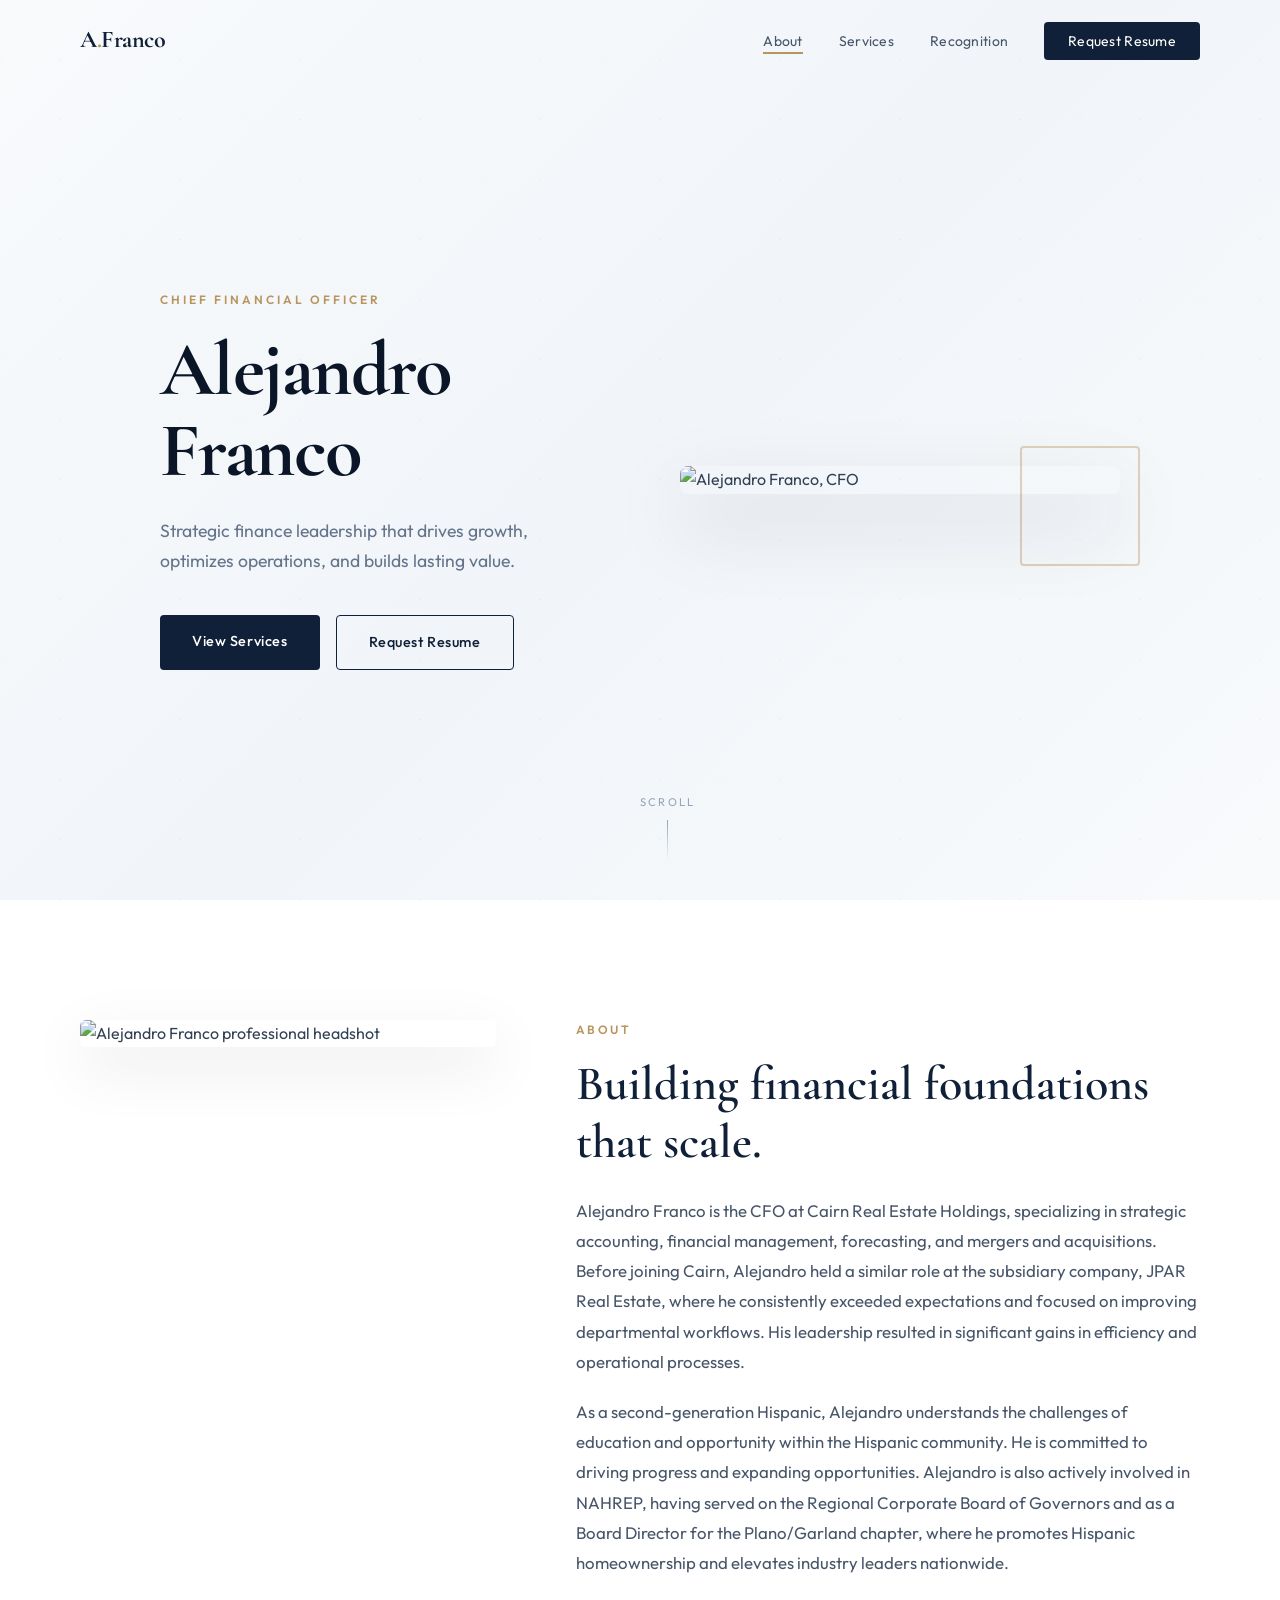
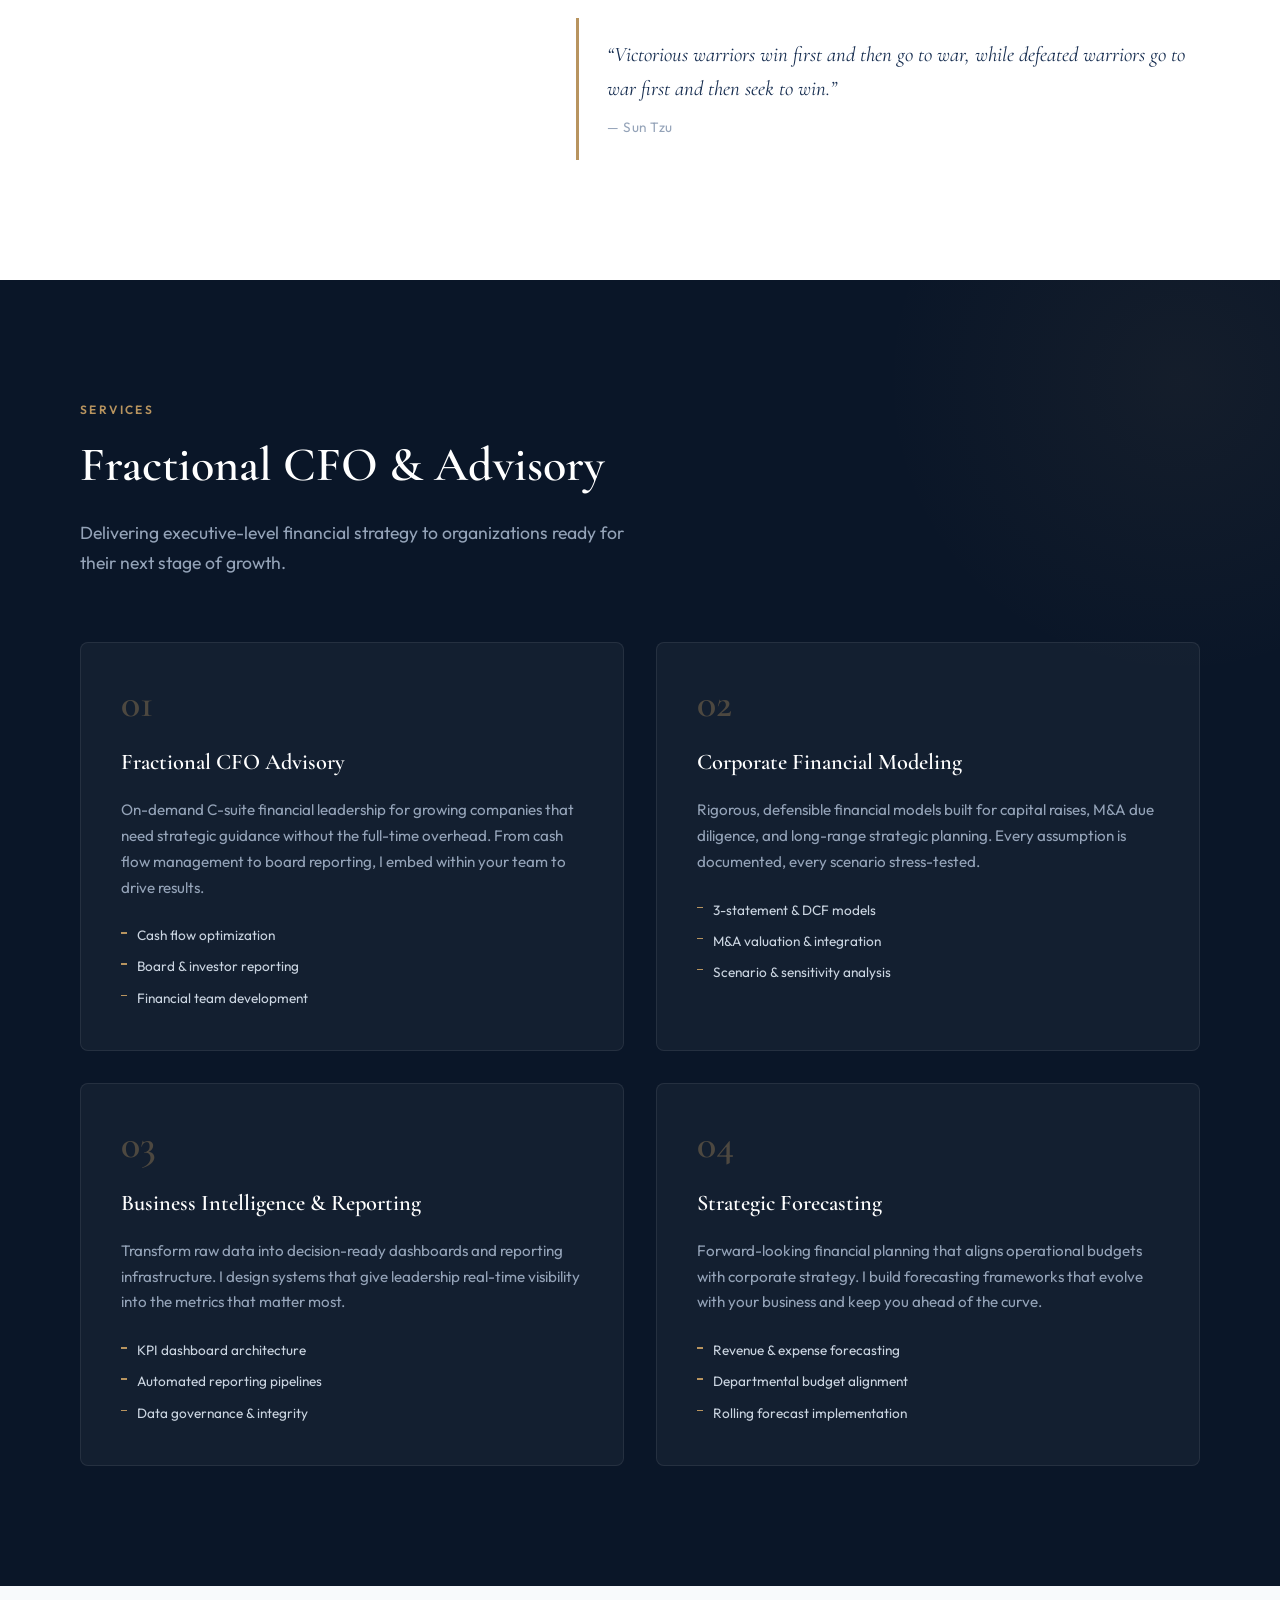
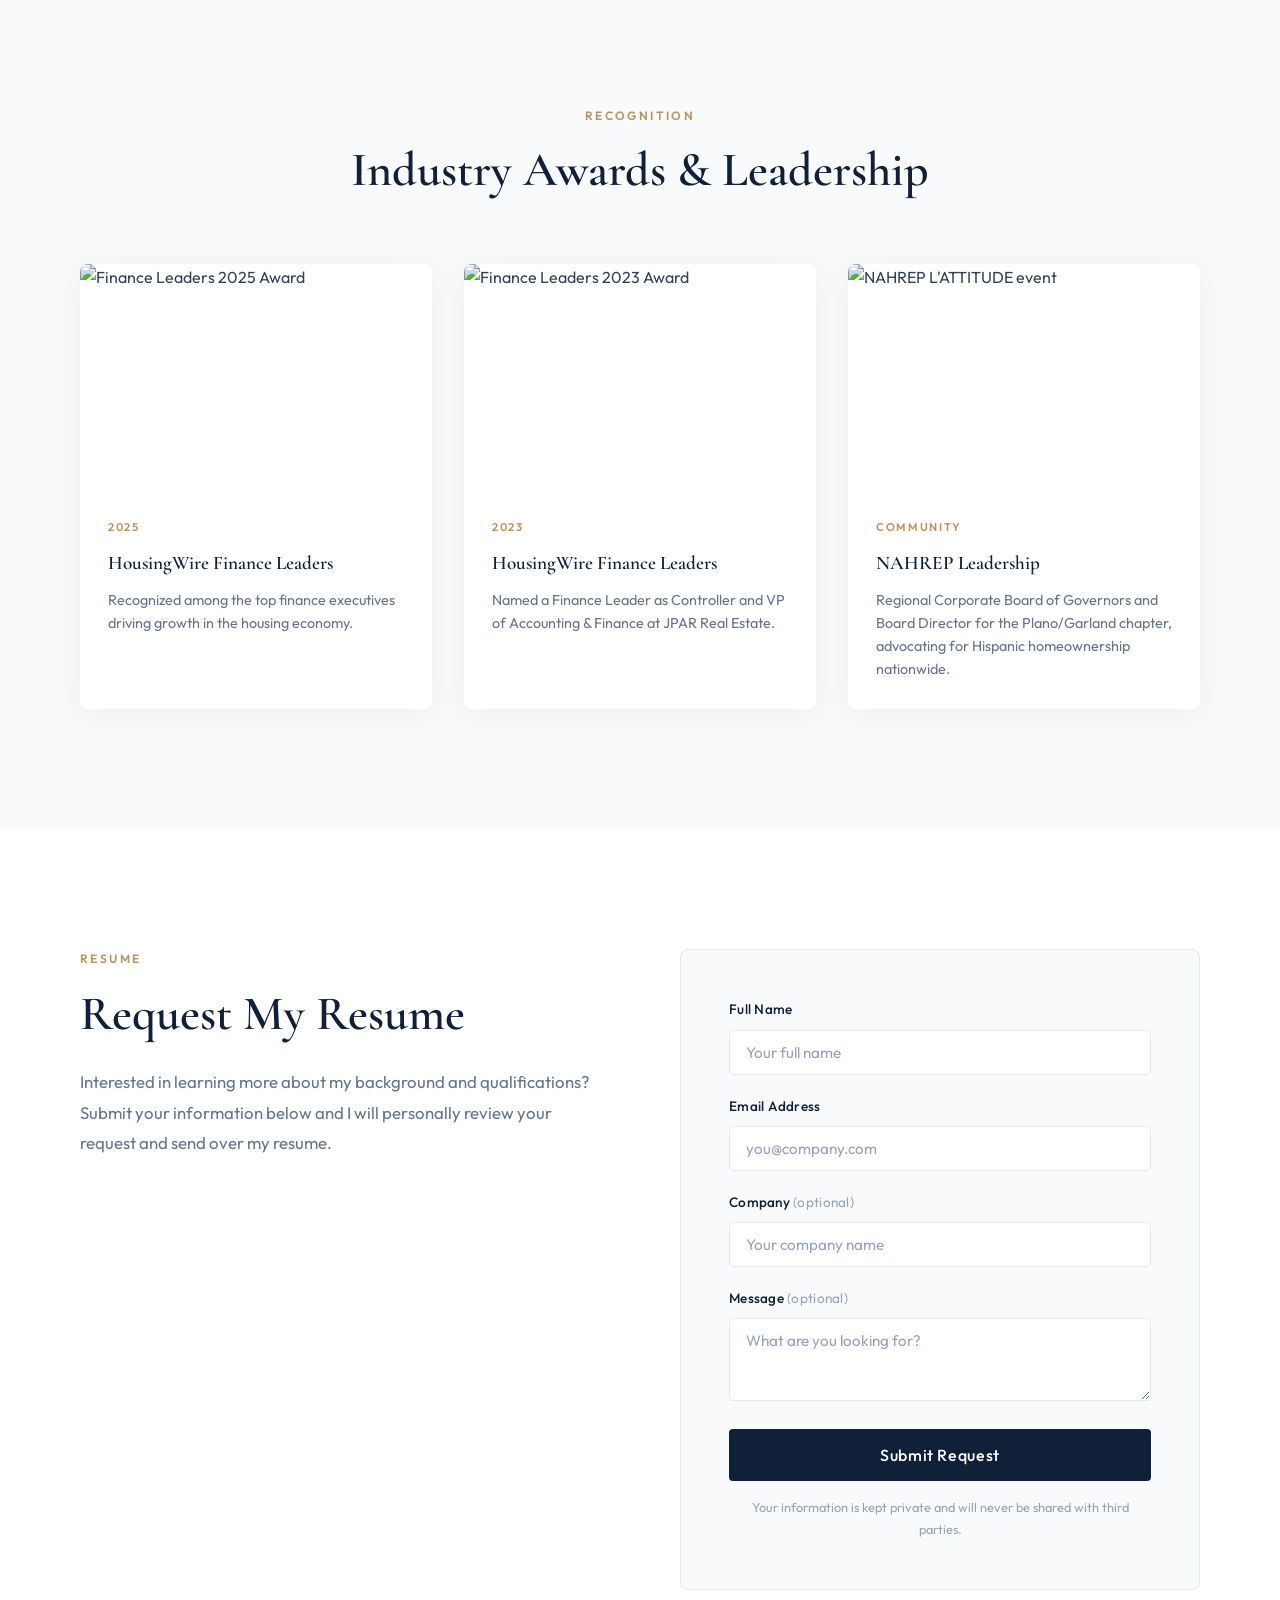
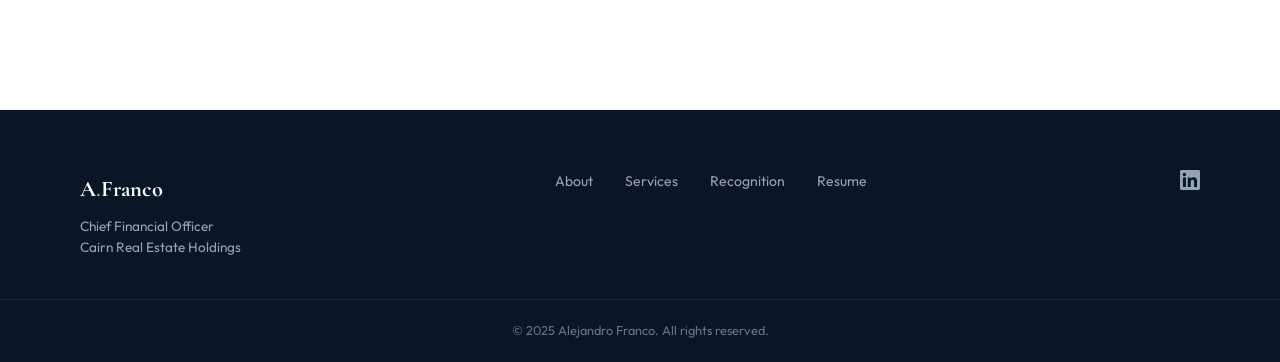
==== index.html @ ce74f5a0 "Add files via upload" ====
<!DOCTYPE html>
<html lang="en">
<head>
  <meta charset="UTF-8">
  <meta name="viewport" content="width=device-width, initial-scale=1.0">
  <title>Alejandro Franco | CFO &amp; Financial Strategist</title>
  <meta name="description" content="Alejandro Franco is a Chief Financial Officer specializing in strategic accounting, financial management, forecasting, and mergers & acquisitions.">
  <link rel="preconnect" href="https://fonts.googleapis.com">
  <link rel="preconnect" href="https://fonts.gstatic.com" crossorigin>
  <link href="https://fonts.googleapis.com/css2?family=Cormorant+Garamond:ital,wght@0,400;0,500;0,600;0,700;1,400;1,500&family=Outfit:wght@300;400;500;600;700&display=swap" rel="stylesheet">
  <link rel="stylesheet" href="style.css">
</head>
<body>

  <!-- Navigation -->
  <nav class="nav" id="nav">
    <div class="nav__inner">
      <a href="#" class="nav__logo">A<span class="nav__logo-dot">.</span>Franco</a>
      <button class="nav__toggle" id="navToggle" aria-label="Toggle menu">
        <span></span>
        <span></span>
        <span></span>
      </button>
      <ul class="nav__links" id="navLinks">
        <li><a href="#about">About</a></li>
        <li><a href="#consulting">Services</a></li>
        <li><a href="#recognition">Recognition</a></li>
        <li><a href="#resume" class="nav__cta">Request Resume</a></li>
      </ul>
    </div>
  </nav>

  <!-- Hero Section -->
  <header class="hero" id="about">
    <div class="hero__bg-pattern"></div>
    <div class="hero__inner">
      <div class="hero__content">
        <p class="hero__label">Chief Financial Officer</p>
        <h1 class="hero__title">Alejandro<br>Franco</h1>
        <p class="hero__subtitle">Strategic finance leadership that drives growth, optimizes operations, and builds lasting value.</p>
        <div class="hero__actions">
          <a href="#consulting" class="btn btn--primary">View Services</a>
          <a href="#resume" class="btn btn--outline">Request Resume</a>
        </div>
      </div>
      <div class="hero__image">
        <div class="hero__image-frame">
          <img src="images/hero.jpg" alt="Alejandro Franco, CFO" loading="eager">
        </div>
        <div class="hero__image-accent"></div>
      </div>
    </div>
    <div class="hero__scroll-indicator">
      <span>Scroll</span>
      <div class="hero__scroll-line"></div>
    </div>
  </header>

  <!-- About Section -->
  <section class="about">
    <div class="about__inner">
      <div class="about__photo">
        <img src="images/headshot.jpg" alt="Alejandro Franco professional headshot" loading="lazy">
      </div>
      <div class="about__content">
        <p class="section-label">About</p>
        <h2 class="section-title">Building financial foundations that scale.</h2>
        <div class="about__text">
          <p>Alejandro Franco is the CFO at Cairn Real Estate Holdings, specializing in strategic accounting, financial management, forecasting, and mergers and acquisitions. Before joining Cairn, Alejandro held a similar role at the subsidiary company, JPAR Real Estate, where he consistently exceeded expectations and focused on improving departmental workflows. His leadership resulted in significant gains in efficiency and operational processes.</p>
          <p>As a second-generation Hispanic, Alejandro understands the challenges of education and opportunity within the Hispanic community. He is committed to driving progress and expanding opportunities. Alejandro is also actively involved in NAHREP, having served on the Regional Corporate Board of Governors and as a Board Director for the Plano/Garland chapter, where he promotes Hispanic homeownership and elevates industry leaders nationwide.</p>
        </div>
        <blockquote class="about__quote">
          <p>&ldquo;Victorious warriors win first and then go to war, while defeated warriors go to war first and then seek to win.&rdquo;</p>
          <cite>&mdash; Sun Tzu</cite>
        </blockquote>
      </div>
    </div>
  </section>

  <!-- Consulting Services Section -->
  <section class="services" id="consulting">
    <div class="services__inner">
      <div class="services__header">
        <p class="section-label">Services</p>
        <h2 class="section-title">Fractional CFO &amp; Advisory</h2>
        <p class="services__intro">Delivering executive-level financial strategy to organizations ready for their next stage of growth.</p>
      </div>
      <div class="services__grid">

        <div class="service-card">
          <div class="service-card__number">01</div>
          <h3 class="service-card__title">Fractional CFO Advisory</h3>
          <p class="service-card__desc">On-demand C-suite financial leadership for growing companies that need strategic guidance without the full-time overhead. From cash flow management to board reporting, I embed within your team to drive results.</p>
          <ul class="service-card__list">
            <li>Cash flow optimization</li>
            <li>Board &amp; investor reporting</li>
            <li>Financial team development</li>
          </ul>
        </div>

        <div class="service-card">
          <div class="service-card__number">02</div>
          <h3 class="service-card__title">Corporate Financial Modeling</h3>
          <p class="service-card__desc">Rigorous, defensible financial models built for capital raises, M&amp;A due diligence, and long-range strategic planning. Every assumption is documented, every scenario stress-tested.</p>
          <ul class="service-card__list">
            <li>3-statement &amp; DCF models</li>
            <li>M&amp;A valuation &amp; integration</li>
            <li>Scenario &amp; sensitivity analysis</li>
          </ul>
        </div>

        <div class="service-card">
          <div class="service-card__number">03</div>
          <h3 class="service-card__title">Business Intelligence &amp; Reporting</h3>
          <p class="service-card__desc">Transform raw data into decision-ready dashboards and reporting infrastructure. I design systems that give leadership real-time visibility into the metrics that matter most.</p>
          <ul class="service-card__list">
            <li>KPI dashboard architecture</li>
            <li>Automated reporting pipelines</li>
            <li>Data governance &amp; integrity</li>
          </ul>
        </div>

        <div class="service-card">
          <div class="service-card__number">04</div>
          <h3 class="service-card__title">Strategic Forecasting</h3>
          <p class="service-card__desc">Forward-looking financial planning that aligns operational budgets with corporate strategy. I build forecasting frameworks that evolve with your business and keep you ahead of the curve.</p>
          <ul class="service-card__list">
            <li>Revenue &amp; expense forecasting</li>
            <li>Departmental budget alignment</li>
            <li>Rolling forecast implementation</li>
          </ul>
        </div>

      </div>
    </div>
  </section>

  <!-- Recognition Section -->
  <section class="recognition" id="recognition">
    <div class="recognition__inner">
      <div class="recognition__header">
        <p class="section-label">Recognition</p>
        <h2 class="section-title">Industry Awards &amp; Leadership</h2>
      </div>
      <div class="recognition__grid">
        <div class="recognition__card">
          <div class="recognition__card-image">
            <img src="images/award-2025.webp" alt="Finance Leaders 2025 Award" loading="lazy">
          </div>
          <div class="recognition__card-content">
            <span class="recognition__year">2025</span>
            <h3>HousingWire Finance Leaders</h3>
            <p>Recognized among the top finance executives driving growth in the housing economy.</p>
          </div>
        </div>
        <div class="recognition__card">
          <div class="recognition__card-image">
            <img src="images/award-2023.webp" alt="Finance Leaders 2023 Award" loading="lazy">
          </div>
          <div class="recognition__card-content">
            <span class="recognition__year">2023</span>
            <h3>HousingWire Finance Leaders</h3>
            <p>Named a Finance Leader as Controller and VP of Accounting &amp; Finance at JPAR Real Estate.</p>
          </div>
        </div>
        <div class="recognition__card recognition__card--community">
          <div class="recognition__card-image">
            <img src="images/event.jpeg" alt="NAHREP L'ATTITUDE event" loading="lazy">
          </div>
          <div class="recognition__card-content">
            <span class="recognition__year">Community</span>
            <h3>NAHREP Leadership</h3>
            <p>Regional Corporate Board of Governors and Board Director for the Plano/Garland chapter, advocating for Hispanic homeownership nationwide.</p>
          </div>
        </div>
      </div>
    </div>
  </section>

  <!-- Resume Request Section -->
  <section class="resume" id="resume">
    <div class="resume__inner">
      <div class="resume__content">
        <p class="section-label">Resume</p>
        <h2 class="section-title">Request My Resume</h2>
        <p class="resume__desc">Interested in learning more about my background and qualifications? Submit your information below and I will personally review your request and send over my resume.</p>
      </div>
      <div class="resume__form-wrapper">
        <form
          class="resume__form"
          action="https://formspree.io/f/mdabqrbe"
          method="POST"
        >
          <div class="form-group">
            <label for="name">Full Name</label>
            <input type="text" id="name" name="name" required placeholder="Your full name">
          </div>
          <div class="form-group">
            <label for="email">Email Address</label>
            <input type="email" id="email" name="email" required placeholder="you@company.com">
          </div>
          <div class="form-group">
            <label for="company">Company <span class="optional">(optional)</span></label>
            <input type="text" id="company" name="company" placeholder="Your company name">
          </div>
          <div class="form-group">
            <label for="message">Message <span class="optional">(optional)</span></label>
            <textarea id="message" name="message" rows="3" placeholder="What are you looking for?"></textarea>
          </div>
          <button type="submit" class="btn btn--primary btn--full">Submit Request</button>
          <p class="resume__note">Your information is kept private and will never be shared with third parties.</p>
        </form>
      </div>
    </div>
  </section>

  <!-- Footer -->
  <footer class="footer">
    <div class="footer__inner">
      <div class="footer__brand">
        <a href="#" class="footer__logo">A<span class="nav__logo-dot">.</span>Franco</a>
        <p>Chief Financial Officer<br>Cairn Real Estate Holdings</p>
      </div>
      <div class="footer__links">
        <a href="#about">About</a>
        <a href="#consulting">Services</a>
        <a href="#recognition">Recognition</a>
        <a href="#resume">Resume</a>
      </div>
      <div class="footer__social">
        <a href="www.linkedin.com/in/alejandro-alex-franco" target="_blank" rel="noopener noreferrer" aria-label="LinkedIn">
          <svg width="20" height="20" viewBox="0 0 24 24" fill="currentColor"><path d="M20.447 20.452h-3.554v-5.569c0-1.328-.027-3.037-1.852-3.037-1.853 0-2.136 1.445-2.136 2.939v5.667H9.351V9h3.414v1.561h.046c.477-.9 1.637-1.85 3.37-1.85 3.601 0 4.267 2.37 4.267 5.455v6.286zM5.337 7.433a2.062 2.062 0 01-2.063-2.065 2.064 2.064 0 112.063 2.065zm1.782 13.019H3.555V9h3.564v11.452zM22.225 0H1.771C.792 0 0 .774 0 1.729v20.542C0 23.227.792 24 1.771 24h20.451C23.2 24 24 23.227 24 22.271V1.729C24 .774 23.2 0 22.222 0h.003z"/></svg>
        </a>
      </div>
    </div>
    <div class="footer__bottom">
      <p>&copy; 2025 Alejandro Franco. All rights reserved.</p>
    </div>
  </footer>

  <script>
    // Sticky nav background on scroll
    const nav = document.getElementById('nav');
    window.addEventListener('scroll', () => {
      nav.classList.toggle('nav--scrolled', window.scrollY > 40);
    });

    // Mobile nav toggle
    const navToggle = document.getElementById('navToggle');
    const navLinks = document.getElementById('navLinks');
    navToggle.addEventListener('click', () => {
      navToggle.classList.toggle('active');
      navLinks.classList.toggle('active');
    });

    // Close mobile nav on link click
    navLinks.querySelectorAll('a').forEach(link => {
      link.addEventListener('click', () => {
        navToggle.classList.remove('active');
        navLinks.classList.remove('active');
      });
    });

    // Scroll-triggered fade-in
    const observerOptions = { threshold: 0.15, rootMargin: '0px 0px -40px 0px' };
    const observer = new IntersectionObserver((entries) => {
      entries.forEach(entry => {
        if (entry.isIntersecting) {
          entry.target.classList.add('visible');
          observer.unobserve(entry.target);
        }
      });
    }, observerOptions);

    document.querySelectorAll('.fade-in').forEach(el => observer.observe(el));

    // Active nav link on scroll
    const sections = document.querySelectorAll('section[id], header[id]');
    window.addEventListener('scroll', () => {
      let current = '';
      sections.forEach(section => {
        const sectionTop = section.offsetTop - 120;
        if (scrollY >= sectionTop) current = section.getAttribute('id');
      });
      navLinks.querySelectorAll('a').forEach(link => {
        link.classList.remove('active');
        if (link.getAttribute('href') === `#${current}`) link.classList.add('active');
      });
    });
  </script>

</body>
</html>
---- style.css ----
/* ============================================
   Alejandro Franco | CFO Portfolio
   ============================================ */

:root {
  /* Corporate Navy Palette */
  --navy-900: #0a1628;
  --navy-800: #0f2038;
  --navy-700: #162d50;
  --navy-600: #1e3a5f;
  --navy-500: #2a4d76;

  /* Slate Neutrals */
  --slate-700: #334155;
  --slate-600: #475569;
  --slate-500: #64748b;
  --slate-400: #94a3b8;
  --slate-300: #cbd5e1;
  --slate-200: #e2e8f0;
  --slate-100: #f1f5f9;

  /* Whites */
  --white: #ffffff;
  --off-white: #f8fafc;

  /* Accent */
  --gold: #b8945f;
  --gold-light: #d4b483;

  /* Typography */
  --font-display: 'Cormorant Garamond', Georgia, serif;
  --font-body: 'Outfit', system-ui, sans-serif;

  /* Spacing */
  --section-pad: 120px;
  --container: 1200px;
}

/* ---- Reset & Base ---- */
*, *::before, *::after {
  margin: 0;
  padding: 0;
  box-sizing: border-box;
}

html {
  scroll-behavior: smooth;
  -webkit-font-smoothing: antialiased;
  -moz-osx-font-smoothing: grayscale;
}

body {
  font-family: var(--font-body);
  font-weight: 400;
  color: var(--slate-700);
  background-color: var(--white);
  line-height: 1.7;
  overflow-x: hidden;
}

img {
  max-width: 100%;
  display: block;
}

a {
  text-decoration: none;
  color: inherit;
  transition: color 0.3s ease;
}

/* ---- Utilities ---- */
.section-label {
  font-family: var(--font-body);
  font-weight: 600;
  font-size: 0.75rem;
  letter-spacing: 0.2em;
  text-transform: uppercase;
  color: var(--gold);
  margin-bottom: 16px;
}

.section-title {
  font-family: var(--font-display);
  font-weight: 600;
  font-size: clamp(2rem, 4vw, 3rem);
  color: var(--navy-800);
  line-height: 1.2;
  margin-bottom: 24px;
}

.btn {
  display: inline-block;
  font-family: var(--font-body);
  font-weight: 500;
  font-size: 0.9rem;
  letter-spacing: 0.04em;
  padding: 14px 32px;
  border-radius: 4px;
  cursor: pointer;
  transition: all 0.3s ease;
  border: none;
}

.btn--primary {
  background-color: var(--navy-800);
  color: var(--white);
}

.btn--primary:hover {
  background-color: var(--navy-600);
  transform: translateY(-1px);
  box-shadow: 0 4px 20px rgba(15, 32, 56, 0.3);
}

.btn--outline {
  background: transparent;
  color: var(--navy-800);
  border: 1.5px solid var(--navy-800);
}

.btn--outline:hover {
  background-color: var(--navy-800);
  color: var(--white);
}

.btn--full {
  width: 100%;
  text-align: center;
  font-size: 1rem;
  padding: 16px 32px;
}

/* ---- Fade-in Animation ---- */
.fade-in {
  opacity: 0;
  transform: translateY(30px);
  transition: opacity 0.7s ease, transform 0.7s ease;
}

.fade-in.visible {
  opacity: 1;
  transform: translateY(0);
}

/* ============================================
   NAVIGATION
   ============================================ */
.nav {
  position: fixed;
  top: 0;
  left: 0;
  width: 100%;
  z-index: 1000;
  padding: 20px 0;
  transition: all 0.35s ease;
}

.nav--scrolled {
  background: rgba(255, 255, 255, 0.97);
  backdrop-filter: blur(12px);
  padding: 14px 0;
  box-shadow: 0 1px 20px rgba(10, 22, 40, 0.06);
}

.nav__inner {
  max-width: var(--container);
  margin: 0 auto;
  padding: 0 40px;
  display: flex;
  align-items: center;
  justify-content: space-between;
}

.nav__logo {
  font-family: var(--font-display);
  font-weight: 700;
  font-size: 1.5rem;
  color: var(--navy-800);
  letter-spacing: -0.02em;
}

.nav__logo-dot {
  color: var(--gold);
}

.nav__links {
  display: flex;
  align-items: center;
  list-style: none;
  gap: 36px;
}

.nav__links a {
  font-family: var(--font-body);
  font-weight: 400;
  font-size: 0.875rem;
  color: var(--slate-600);
  letter-spacing: 0.02em;
  position: relative;
}

.nav__links a::after {
  content: '';
  position: absolute;
  bottom: -4px;
  left: 0;
  width: 0;
  height: 1.5px;
  background: var(--gold);
  transition: width 0.3s ease;
}

.nav__links a:hover::after,
.nav__links a.active::after {
  width: 100%;
}

.nav__links a:hover {
  color: var(--navy-800);
}

.nav__cta {
  background-color: var(--navy-800) !important;
  color: var(--white) !important;
  padding: 10px 24px !important;
  border-radius: 4px !important;
}

.nav__cta::after {
  display: none !important;
}

.nav__cta:hover {
  background-color: var(--navy-600) !important;
}

.nav__toggle {
  display: none;
  flex-direction: column;
  gap: 5px;
  background: none;
  border: none;
  cursor: pointer;
  padding: 4px;
}

.nav__toggle span {
  width: 24px;
  height: 2px;
  background: var(--navy-800);
  transition: all 0.3s ease;
}

.nav__toggle.active span:nth-child(1) {
  transform: rotate(45deg) translate(5px, 5px);
}

.nav__toggle.active span:nth-child(2) {
  opacity: 0;
}

.nav__toggle.active span:nth-child(3) {
  transform: rotate(-45deg) translate(5px, -5px);
}

/* ============================================
   HERO
   ============================================ */
.hero {
  position: relative;
  min-height: 100vh;
  display: flex;
  align-items: center;
  background: linear-gradient(135deg, var(--off-white) 0%, var(--slate-100) 50%, var(--off-white) 100%);
  overflow: hidden;
}

.hero__bg-pattern {
  position: absolute;
  top: 0;
  left: 0;
  width: 100%;
  height: 100%;
  opacity: 0.03;
  background-image:
    linear-gradient(45deg, var(--navy-800) 1px, transparent 1px),
    linear-gradient(-45deg, var(--navy-800) 1px, transparent 1px);
  background-size: 60px 60px;
  pointer-events: none;
}

.hero__inner {
  max-width: var(--container);
  margin: 0 auto;
  padding: 140px 40px 80px;
  display: grid;
  grid-template-columns: 1fr 1fr;
  gap: 80px;
  align-items: center;
  position: relative;
  z-index: 1;
}

.hero__label {
  font-family: var(--font-body);
  font-weight: 600;
  font-size: 0.75rem;
  letter-spacing: 0.25em;
  text-transform: uppercase;
  color: var(--gold);
  margin-bottom: 20px;
  animation: fadeUp 0.8s ease 0.2s both;
}

.hero__title {
  font-family: var(--font-display);
  font-weight: 700;
  font-size: clamp(3rem, 6vw, 5rem);
  color: var(--navy-900);
  line-height: 1.05;
  letter-spacing: -0.02em;
  margin-bottom: 24px;
  animation: fadeUp 0.8s ease 0.4s both;
}

.hero__subtitle {
  font-size: 1.1rem;
  color: var(--slate-500);
  max-width: 440px;
  line-height: 1.7;
  margin-bottom: 40px;
  animation: fadeUp 0.8s ease 0.6s both;
}

.hero__actions {
  display: flex;
  gap: 16px;
  animation: fadeUp 0.8s ease 0.8s both;
}

.hero__image {
  position: relative;
  animation: fadeUp 0.8s ease 0.5s both;
}

.hero__image-frame {
  position: relative;
  border-radius: 8px;
  overflow: hidden;
  box-shadow: 0 30px 80px rgba(10, 22, 40, 0.15);
}

.hero__image-frame img {
  width: 100%;
  height: auto;
  object-fit: cover;
}

.hero__image-accent {
  position: absolute;
  top: -20px;
  right: -20px;
  width: 120px;
  height: 120px;
  border: 2px solid var(--gold);
  border-radius: 4px;
  z-index: -1;
  opacity: 0.4;
}

.hero__scroll-indicator {
  position: absolute;
  bottom: 40px;
  left: 50%;
  transform: translateX(-50%);
  display: flex;
  flex-direction: column;
  align-items: center;
  gap: 8px;
  animation: fadeUp 0.8s ease 1.2s both;
}

.hero__scroll-indicator span {
  font-size: 0.7rem;
  letter-spacing: 0.2em;
  text-transform: uppercase;
  color: var(--slate-400);
}

.hero__scroll-line {
  width: 1px;
  height: 40px;
  background: linear-gradient(to bottom, var(--slate-400), transparent);
  animation: scrollPulse 2s ease infinite;
}

@keyframes fadeUp {
  from {
    opacity: 0;
    transform: translateY(30px);
  }
  to {
    opacity: 1;
    transform: translateY(0);
  }
}

@keyframes scrollPulse {
  0%, 100% { opacity: 0.3; }
  50% { opacity: 1; }
}

/* ============================================
   ABOUT
   ============================================ */
.about {
  padding: var(--section-pad) 0;
  background: var(--white);
}

.about__inner {
  max-width: var(--container);
  margin: 0 auto;
  padding: 0 40px;
  display: grid;
  grid-template-columns: 0.4fr 0.6fr;
  gap: 80px;
  align-items: start;
}

.about__photo {
  position: sticky;
  top: 120px;
  border-radius: 6px;
  overflow: hidden;
  box-shadow: 0 20px 60px rgba(10, 22, 40, 0.1);
}

.about__photo img {
  width: 100%;
  height: auto;
  object-fit: cover;
}

.about__text {
  margin-bottom: 40px;
}

.about__text p {
  font-size: 1.05rem;
  color: var(--slate-600);
  margin-bottom: 20px;
  line-height: 1.8;
}

.about__quote {
  border-left: 3px solid var(--gold);
  padding: 20px 0 20px 28px;
  margin-top: 40px;
}

.about__quote p {
  font-family: var(--font-display);
  font-style: italic;
  font-size: 1.3rem;
  color: var(--navy-700);
  line-height: 1.6;
  margin-bottom: 8px;
}

.about__quote cite {
  font-family: var(--font-body);
  font-style: normal;
  font-size: 0.85rem;
  color: var(--slate-400);
  letter-spacing: 0.04em;
}

/* ============================================
   SERVICES
   ============================================ */
.services {
  padding: var(--section-pad) 0;
  background: var(--navy-900);
  position: relative;
  overflow: hidden;
}

.services::before {
  content: '';
  position: absolute;
  top: -200px;
  right: -200px;
  width: 600px;
  height: 600px;
  border-radius: 50%;
  background: radial-gradient(circle, rgba(184, 148, 95, 0.06), transparent 70%);
  pointer-events: none;
}

.services__inner {
  max-width: var(--container);
  margin: 0 auto;
  padding: 0 40px;
}

.services__header {
  max-width: 560px;
  margin-bottom: 64px;
}

.services__header .section-title {
  color: var(--white);
}

.services__intro {
  font-size: 1.1rem;
  color: var(--slate-400);
  line-height: 1.7;
}

.services__grid {
  display: grid;
  grid-template-columns: repeat(2, 1fr);
  gap: 32px;
}

.service-card {
  background: rgba(255, 255, 255, 0.04);
  border: 1px solid rgba(255, 255, 255, 0.08);
  border-radius: 8px;
  padding: 40px;
  transition: all 0.4s ease;
}

.service-card:hover {
  background: rgba(255, 255, 255, 0.07);
  border-color: rgba(184, 148, 95, 0.3);
  transform: translateY(-4px);
}

.service-card__number {
  font-family: var(--font-display);
  font-weight: 600;
  font-size: 2.5rem;
  color: var(--gold);
  opacity: 0.35;
  line-height: 1;
  margin-bottom: 20px;
}

.service-card__title {
  font-family: var(--font-display);
  font-weight: 600;
  font-size: 1.4rem;
  color: var(--white);
  margin-bottom: 16px;
}

.service-card__desc {
  font-size: 0.95rem;
  color: var(--slate-400);
  line-height: 1.7;
  margin-bottom: 24px;
}

.service-card__list {
  list-style: none;
  display: flex;
  flex-direction: column;
  gap: 8px;
}

.service-card__list li {
  font-size: 0.85rem;
  color: var(--slate-300);
  padding-left: 16px;
  position: relative;
}

.service-card__list li::before {
  content: '';
  position: absolute;
  left: 0;
  top: 8px;
  width: 6px;
  height: 1.5px;
  background: var(--gold);
}

/* ============================================
   RECOGNITION
   ============================================ */
.recognition {
  padding: var(--section-pad) 0;
  background: var(--off-white);
}

.recognition__inner {
  max-width: var(--container);
  margin: 0 auto;
  padding: 0 40px;
}

.recognition__header {
  text-align: center;
  margin-bottom: 64px;
}

.recognition__grid {
  display: grid;
  grid-template-columns: repeat(3, 1fr);
  gap: 32px;
}

.recognition__card {
  background: var(--white);
  border-radius: 8px;
  overflow: hidden;
  box-shadow: 0 4px 30px rgba(10, 22, 40, 0.06);
  transition: all 0.4s ease;
}

.recognition__card:hover {
  transform: translateY(-4px);
  box-shadow: 0 12px 40px rgba(10, 22, 40, 0.1);
}

.recognition__card-image {
  width: 100%;
  height: 220px;
  overflow: hidden;
}

.recognition__card-image img {
  width: 100%;
  height: 100%;
  object-fit: cover;
  object-position: center top;
  transition: transform 0.5s ease;
}

.recognition__card:hover .recognition__card-image img {
  transform: scale(1.03);
}

.recognition__card-content {
  padding: 28px;
}

.recognition__year {
  font-family: var(--font-body);
  font-weight: 600;
  font-size: 0.7rem;
  letter-spacing: 0.15em;
  text-transform: uppercase;
  color: var(--gold);
  display: inline-block;
  margin-bottom: 10px;
}

.recognition__card-content h3 {
  font-family: var(--font-display);
  font-weight: 600;
  font-size: 1.2rem;
  color: var(--navy-800);
  margin-bottom: 10px;
}

.recognition__card-content p {
  font-size: 0.9rem;
  color: var(--slate-500);
  line-height: 1.6;
}

/* ============================================
   RESUME
   ============================================ */
.resume {
  padding: var(--section-pad) 0;
  background: var(--white);
}

.resume__inner {
  max-width: var(--container);
  margin: 0 auto;
  padding: 0 40px;
  display: grid;
  grid-template-columns: 1fr 1fr;
  gap: 80px;
  align-items: start;
}

.resume__desc {
  font-size: 1.05rem;
  color: var(--slate-500);
  line-height: 1.8;
}

.resume__form-wrapper {
  background: var(--off-white);
  padding: 48px;
  border-radius: 8px;
  border: 1px solid var(--slate-200);
}

.form-group {
  margin-bottom: 20px;
}

.form-group label {
  display: block;
  font-weight: 500;
  font-size: 0.85rem;
  color: var(--navy-800);
  margin-bottom: 8px;
  letter-spacing: 0.02em;
}

.form-group .optional {
  color: var(--slate-400);
  font-weight: 400;
}

.form-group input,
.form-group textarea {
  width: 100%;
  font-family: var(--font-body);
  font-size: 0.95rem;
  padding: 12px 16px;
  border: 1px solid var(--slate-200);
  border-radius: 4px;
  background: var(--white);
  color: var(--navy-800);
  transition: border-color 0.3s ease, box-shadow 0.3s ease;
  outline: none;
}

.form-group input::placeholder,
.form-group textarea::placeholder {
  color: var(--slate-400);
}

.form-group input:focus,
.form-group textarea:focus {
  border-color: var(--navy-600);
  box-shadow: 0 0 0 3px rgba(30, 58, 95, 0.08);
}

.form-group textarea {
  resize: vertical;
  min-height: 80px;
}

.resume__note {
  font-size: 0.8rem;
  color: var(--slate-400);
  text-align: center;
  margin-top: 16px;
}

/* ============================================
   FOOTER
   ============================================ */
.footer {
  background: var(--navy-900);
  padding: 60px 0 0;
}

.footer__inner {
  max-width: var(--container);
  margin: 0 auto;
  padding: 0 40px 40px;
  display: flex;
  justify-content: space-between;
  align-items: start;
}

.footer__logo {
  font-family: var(--font-display);
  font-weight: 700;
  font-size: 1.4rem;
  color: var(--white);
  display: block;
  margin-bottom: 8px;
}

.footer__brand p {
  font-size: 0.85rem;
  color: var(--slate-400);
  line-height: 1.6;
}

.footer__links {
  display: flex;
  gap: 32px;
}

.footer__links a {
  font-size: 0.875rem;
  color: var(--slate-400);
  transition: color 0.3s ease;
}

.footer__links a:hover {
  color: var(--white);
}

.footer__social a {
  color: var(--slate-400);
  transition: color 0.3s ease;
}

.footer__social a:hover {
  color: var(--gold);
}

.footer__bottom {
  border-top: 1px solid rgba(255, 255, 255, 0.06);
  padding: 20px 40px;
  text-align: center;
}

.footer__bottom p {
  font-size: 0.8rem;
  color: var(--slate-500);
}

/* ============================================
   RESPONSIVE
   ============================================ */
@media (max-width: 960px) {
  :root {
    --section-pad: 80px;
  }

  .hero__inner {
    grid-template-columns: 1fr;
    gap: 48px;
    text-align: center;
    padding-top: 120px;
  }

  .hero__subtitle {
    margin-left: auto;
    margin-right: auto;
  }

  .hero__actions {
    justify-content: center;
  }

  .hero__image-accent {
    display: none;
  }

  .hero__image-frame img {
    max-height: 500px;
    object-fit: cover;
    object-position: center top;
  }

  .hero__scroll-indicator {
    display: none;
  }

  .about__inner {
    grid-template-columns: 1fr;
    gap: 48px;
  }

  .about__photo {
    position: static;
    max-width: 400px;
    margin: 0 auto;
  }

  .services__grid {
    grid-template-columns: 1fr;
  }

  .recognition__grid {
    grid-template-columns: 1fr;
    max-width: 500px;
    margin: 0 auto;
  }

  .resume__inner {
    grid-template-columns: 1fr;
    gap: 48px;
  }

  .footer__inner {
    flex-direction: column;
    gap: 32px;
  }
}

@media (max-width: 640px) {
  :root {
    --section-pad: 64px;
  }

  .nav__inner {
    padding: 0 20px;
  }

  .nav__links {
    position: fixed;
    top: 0;
    right: -100%;
    width: 75%;
    max-width: 320px;
    height: 100vh;
    background: var(--white);
    flex-direction: column;
    align-items: flex-start;
    padding: 100px 32px 40px;
    gap: 24px;
    box-shadow: -10px 0 40px rgba(10, 22, 40, 0.1);
    transition: right 0.4s ease;
  }

  .nav__links.active {
    right: 0;
  }

  .nav__toggle {
    display: flex;
  }

  .hero__inner,
  .about__inner,
  .services__inner,
  .recognition__inner,
  .resume__inner {
    padding-left: 20px;
    padding-right: 20px;
  }

  .resume__form-wrapper {
    padding: 28px;
  }

  .footer__inner,
  .footer__bottom {
    padding-left: 20px;
    padding-right: 20px;
  }

  .footer__links {
    flex-direction: column;
    gap: 16px;
  }
}
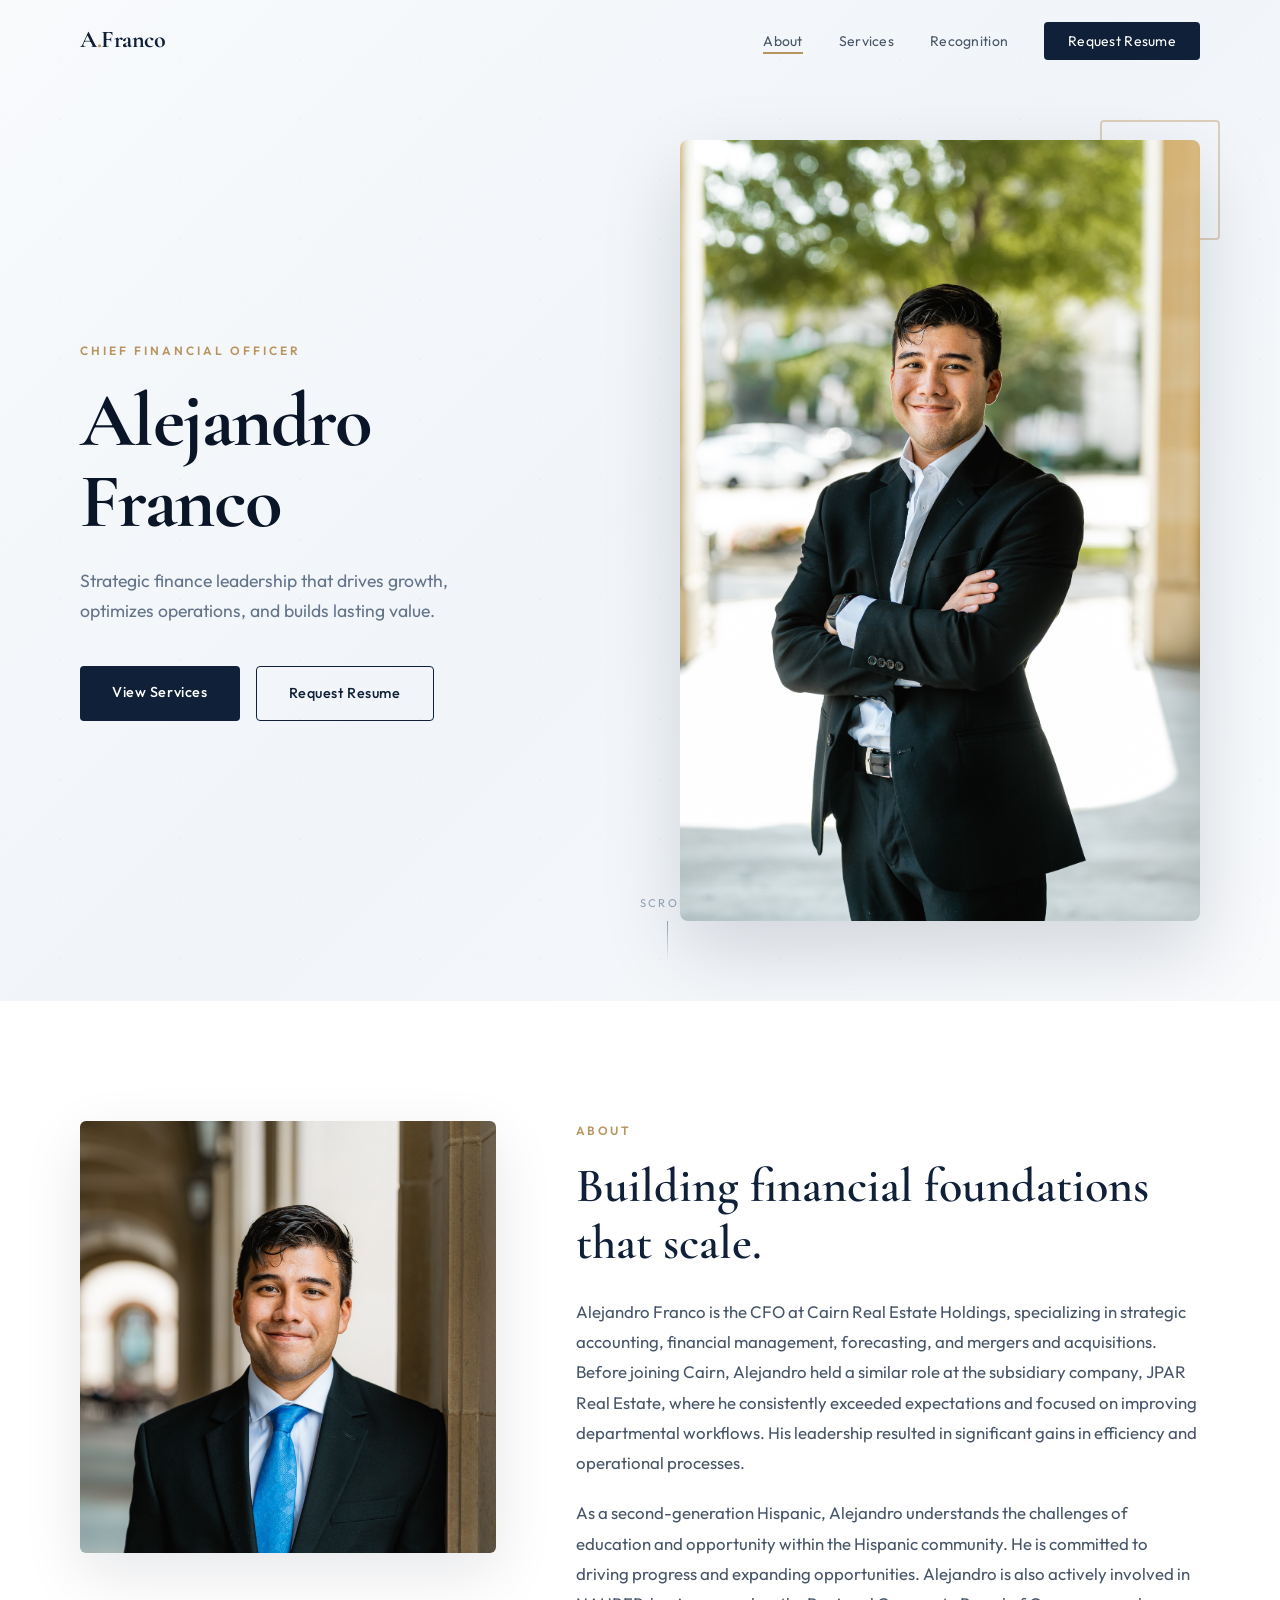
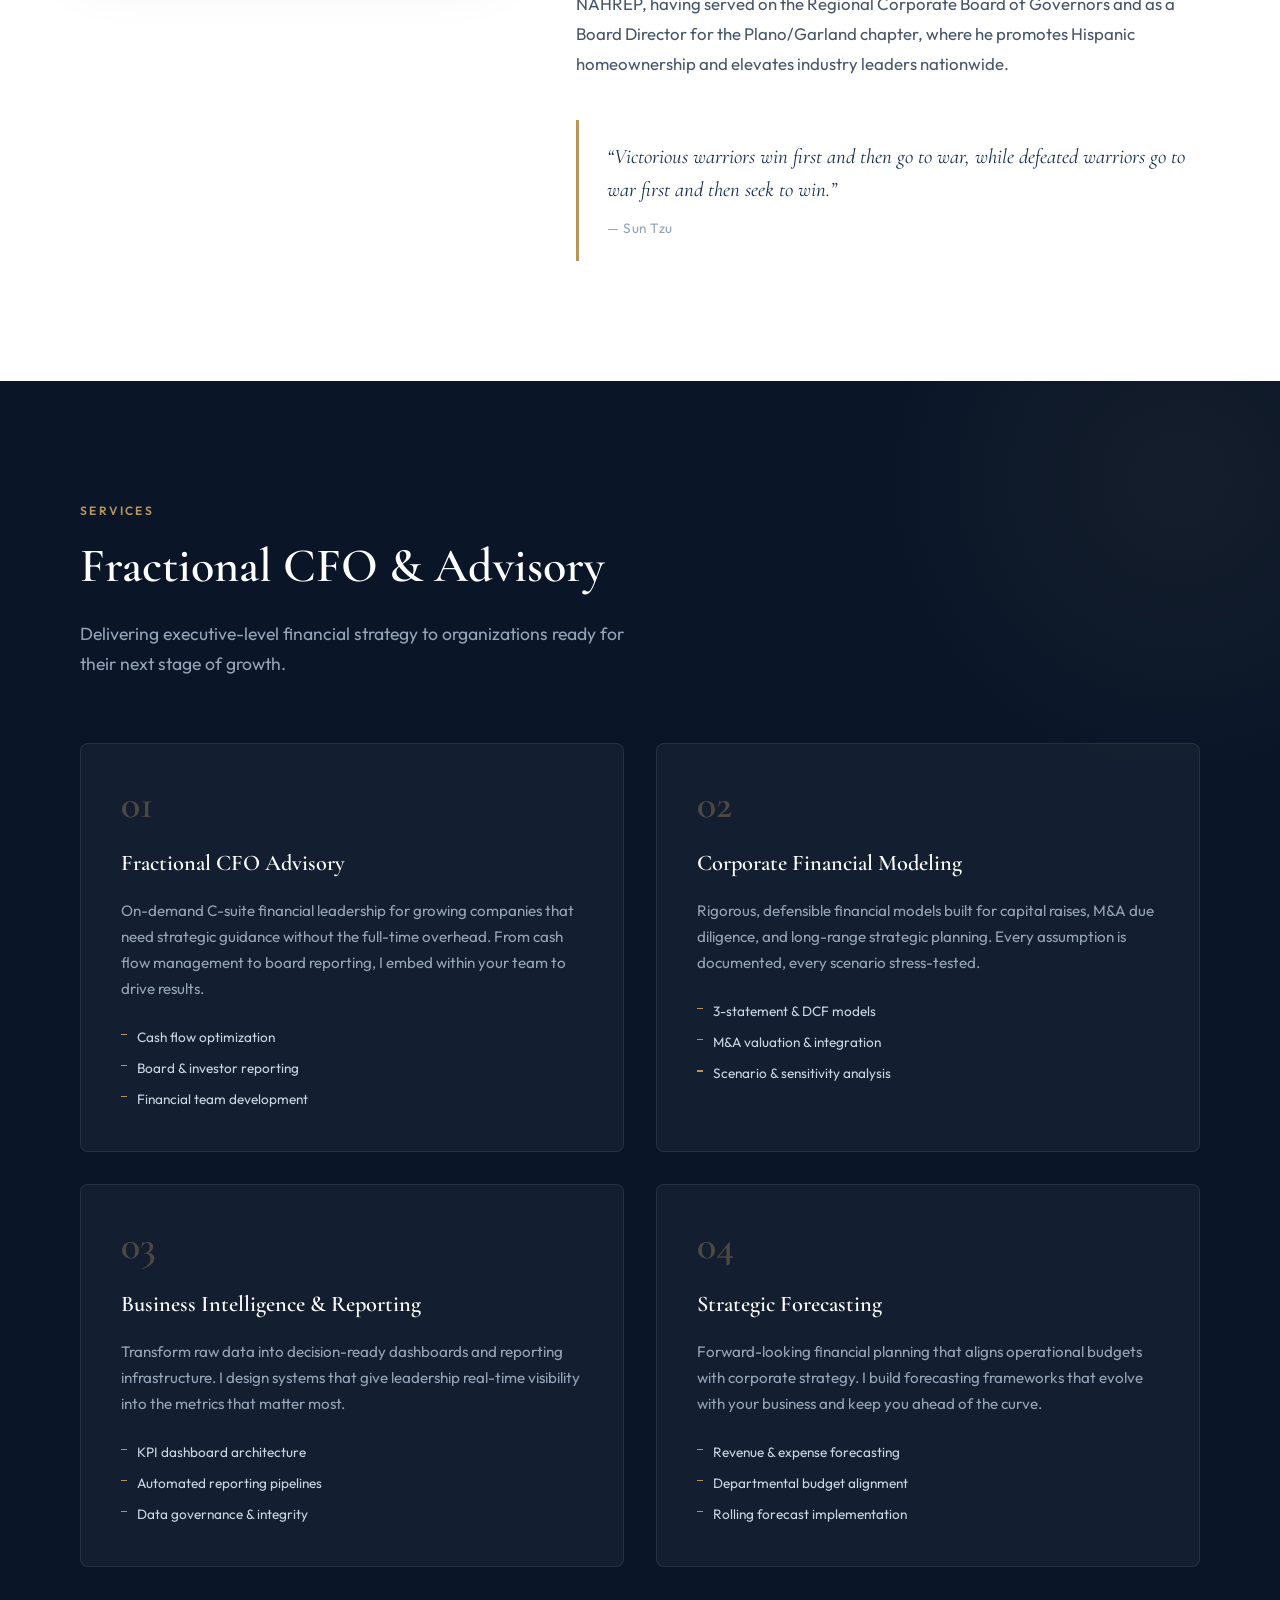
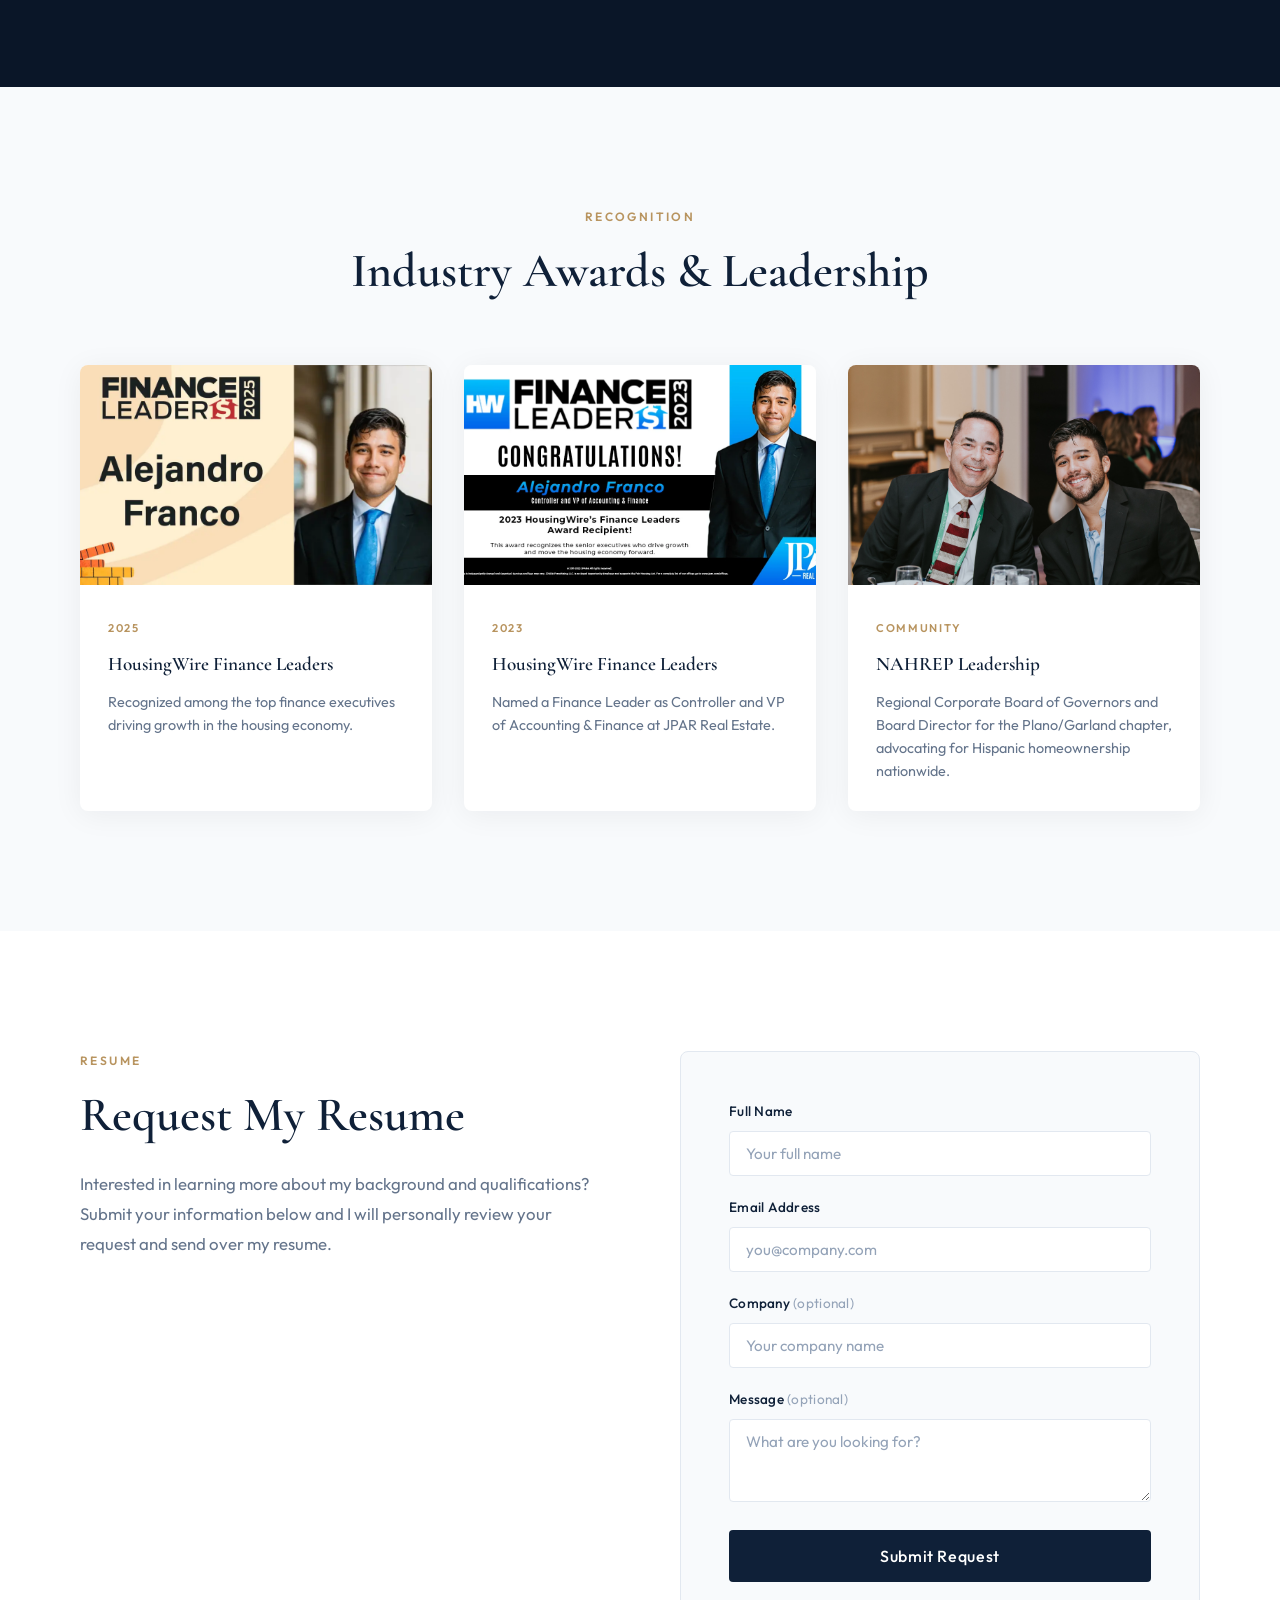
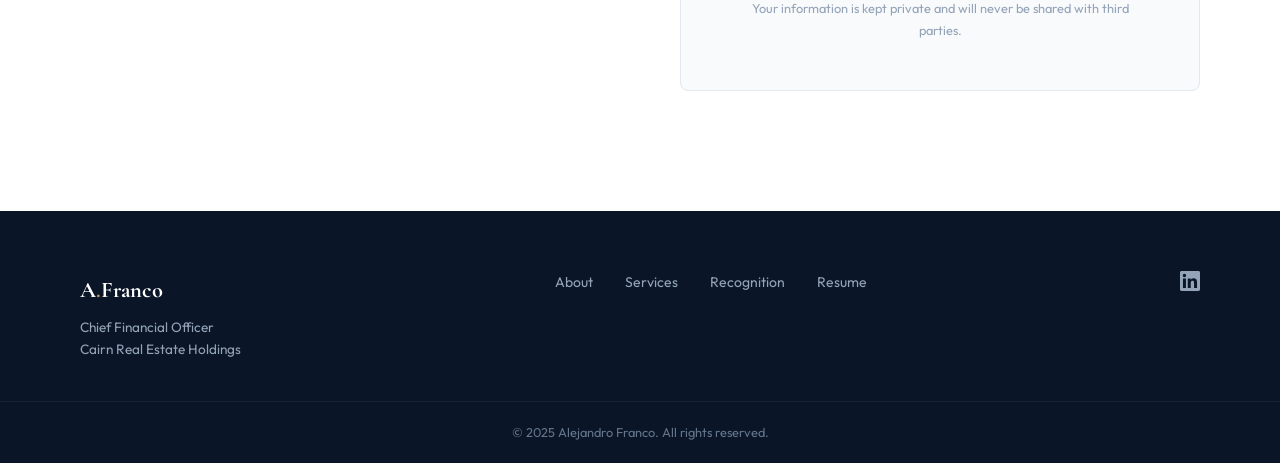
==== commit 508259ac: "Update LinkedIn link to use HTTPS" ====
--- a/index.html
+++ b/index.html
@@ -228,7 +228,7 @@
         <a href="#resume">Resume</a>
       </div>
       <div class="footer__social">
-        <a href="www.linkedin.com/in/alejandro-alex-franco" target="_blank" rel="noopener noreferrer" aria-label="LinkedIn">
+        <a href="https://www.linkedin.com/in/alejandro-alex-franco/" target="_blank" rel="noopener noreferrer" aria-label="LinkedIn">
           <svg width="20" height="20" viewBox="0 0 24 24" fill="currentColor"><path d="M20.447 20.452h-3.554v-5.569c0-1.328-.027-3.037-1.852-3.037-1.853 0-2.136 1.445-2.136 2.939v5.667H9.351V9h3.414v1.561h.046c.477-.9 1.637-1.85 3.37-1.85 3.601 0 4.267 2.37 4.267 5.455v6.286zM5.337 7.433a2.062 2.062 0 01-2.063-2.065 2.064 2.064 0 112.063 2.065zm1.782 13.019H3.555V9h3.564v11.452zM22.225 0H1.771C.792 0 0 .774 0 1.729v20.542C0 23.227.792 24 1.771 24h20.451C23.2 24 24 23.227 24 22.271V1.729C24 .774 23.2 0 22.222 0h.003z"/></svg>
         </a>
       </div>
@@ -290,4 +290,4 @@
   </script>
 
 </body>
-</html>+</html>
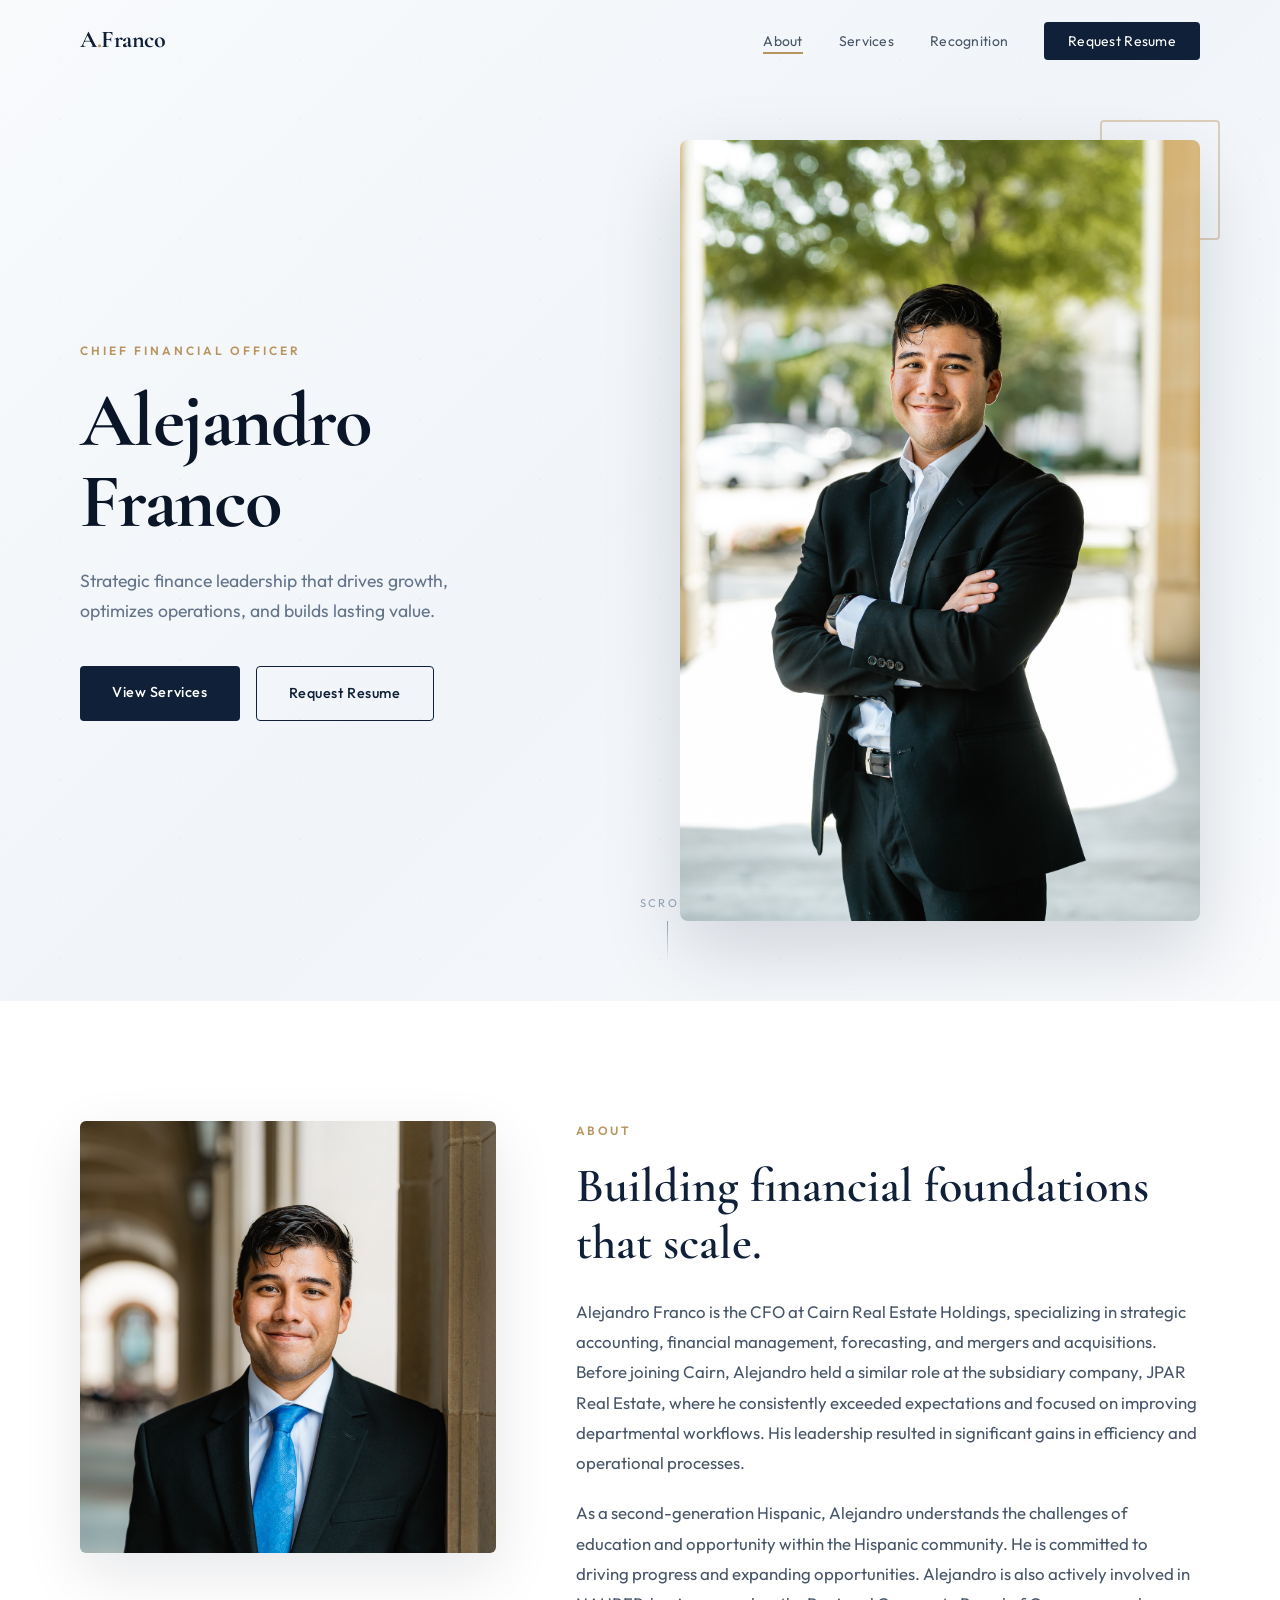
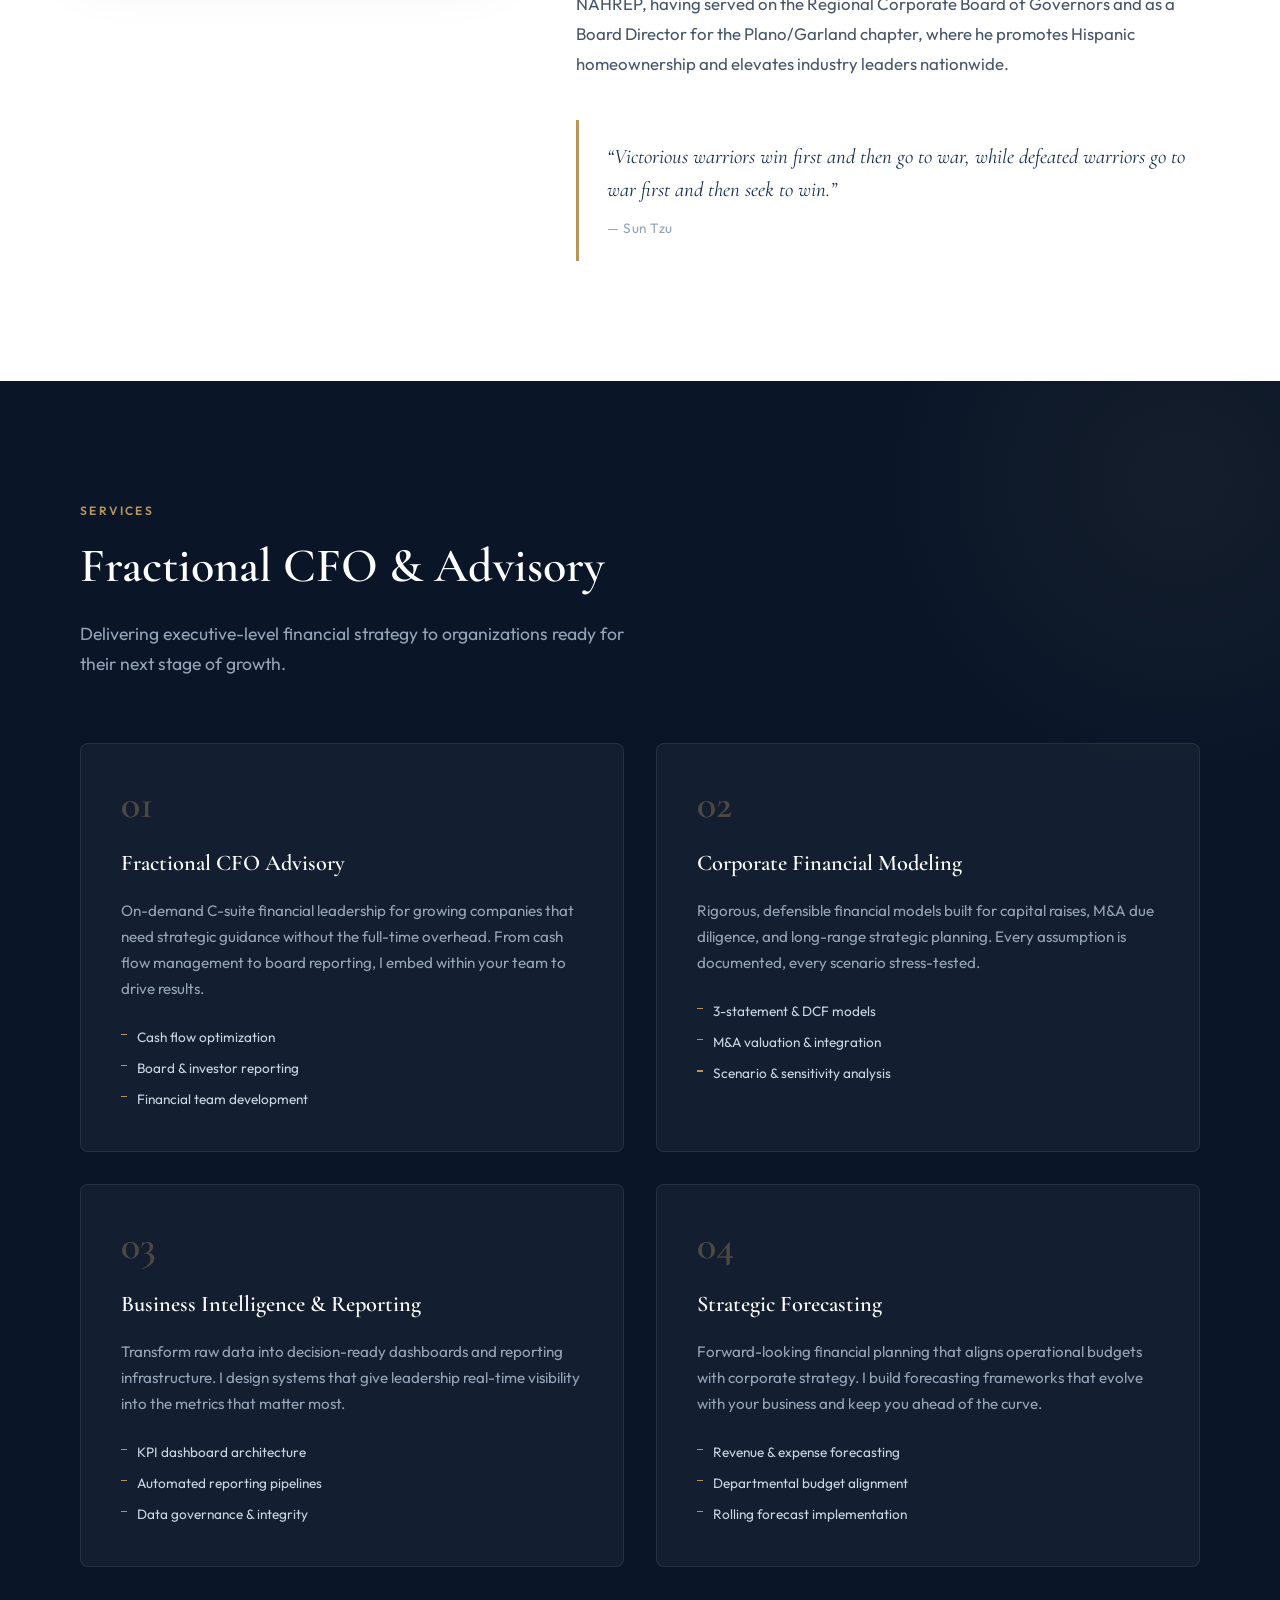
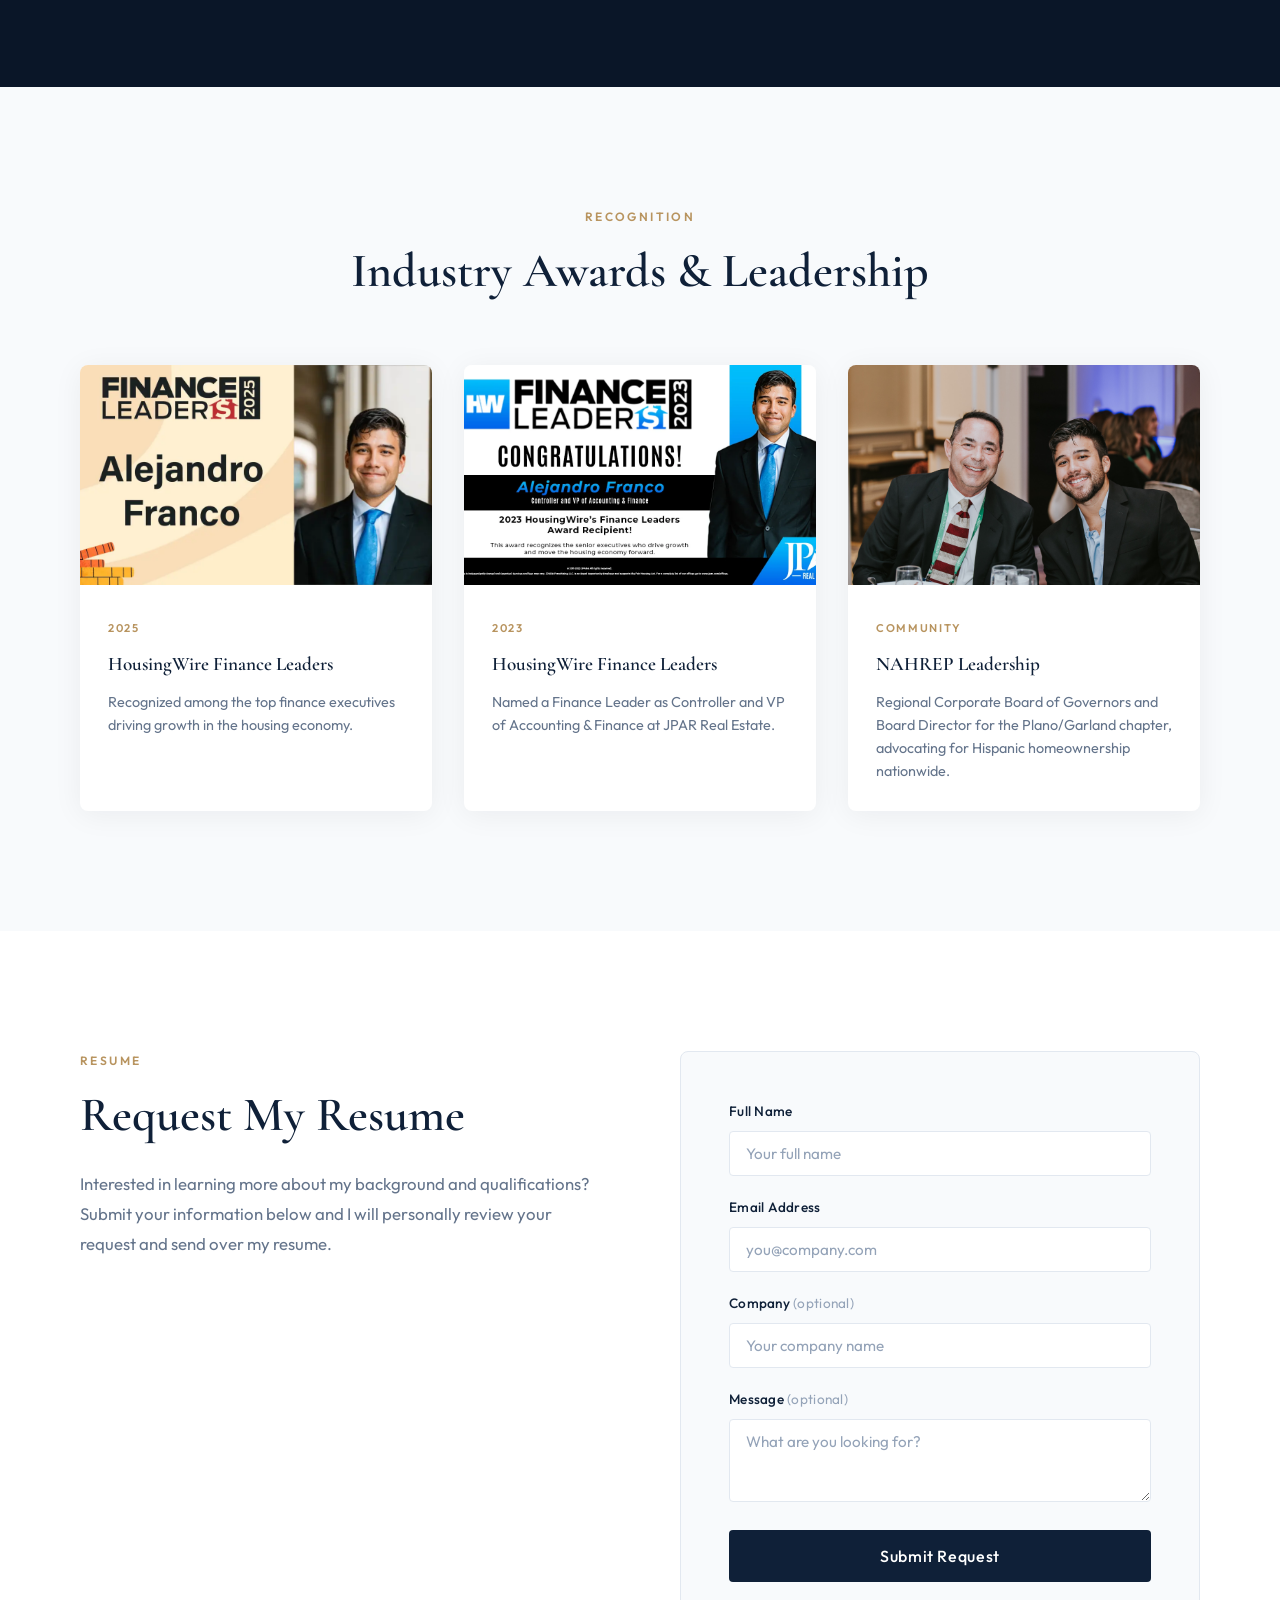
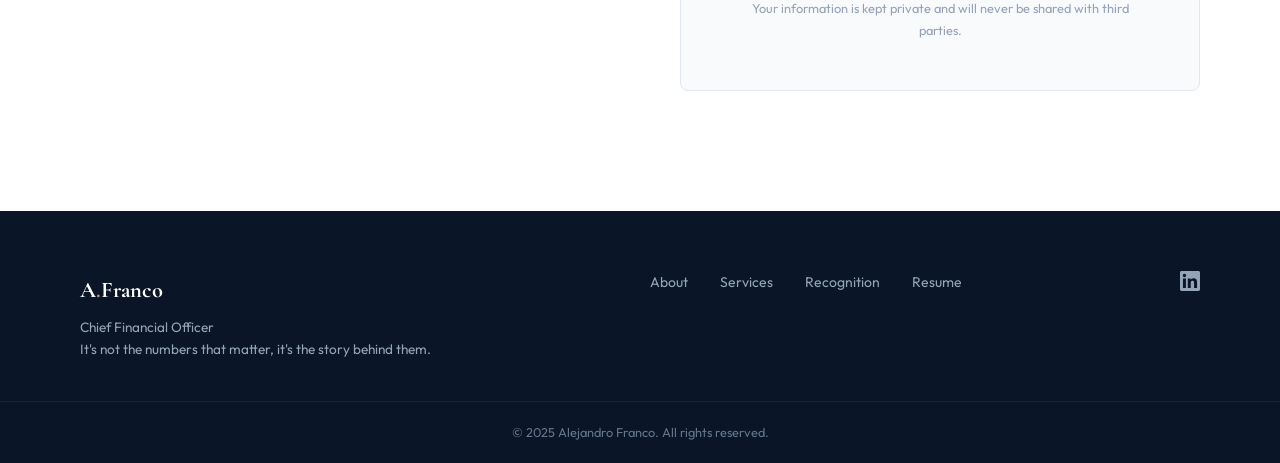
==== commit 79d196a4: "Update footer description text" ====
--- a/index.html
+++ b/index.html
@@ -219,7 +219,7 @@
     <div class="footer__inner">
       <div class="footer__brand">
         <a href="#" class="footer__logo">A<span class="nav__logo-dot">.</span>Franco</a>
-        <p>Chief Financial Officer<br>Cairn Real Estate Holdings</p>
+        <p>Chief Financial Officer<br>It's not the numbers that matter, it's the story behind them.</p>
       </div>
       <div class="footer__links">
         <a href="#about">About</a>
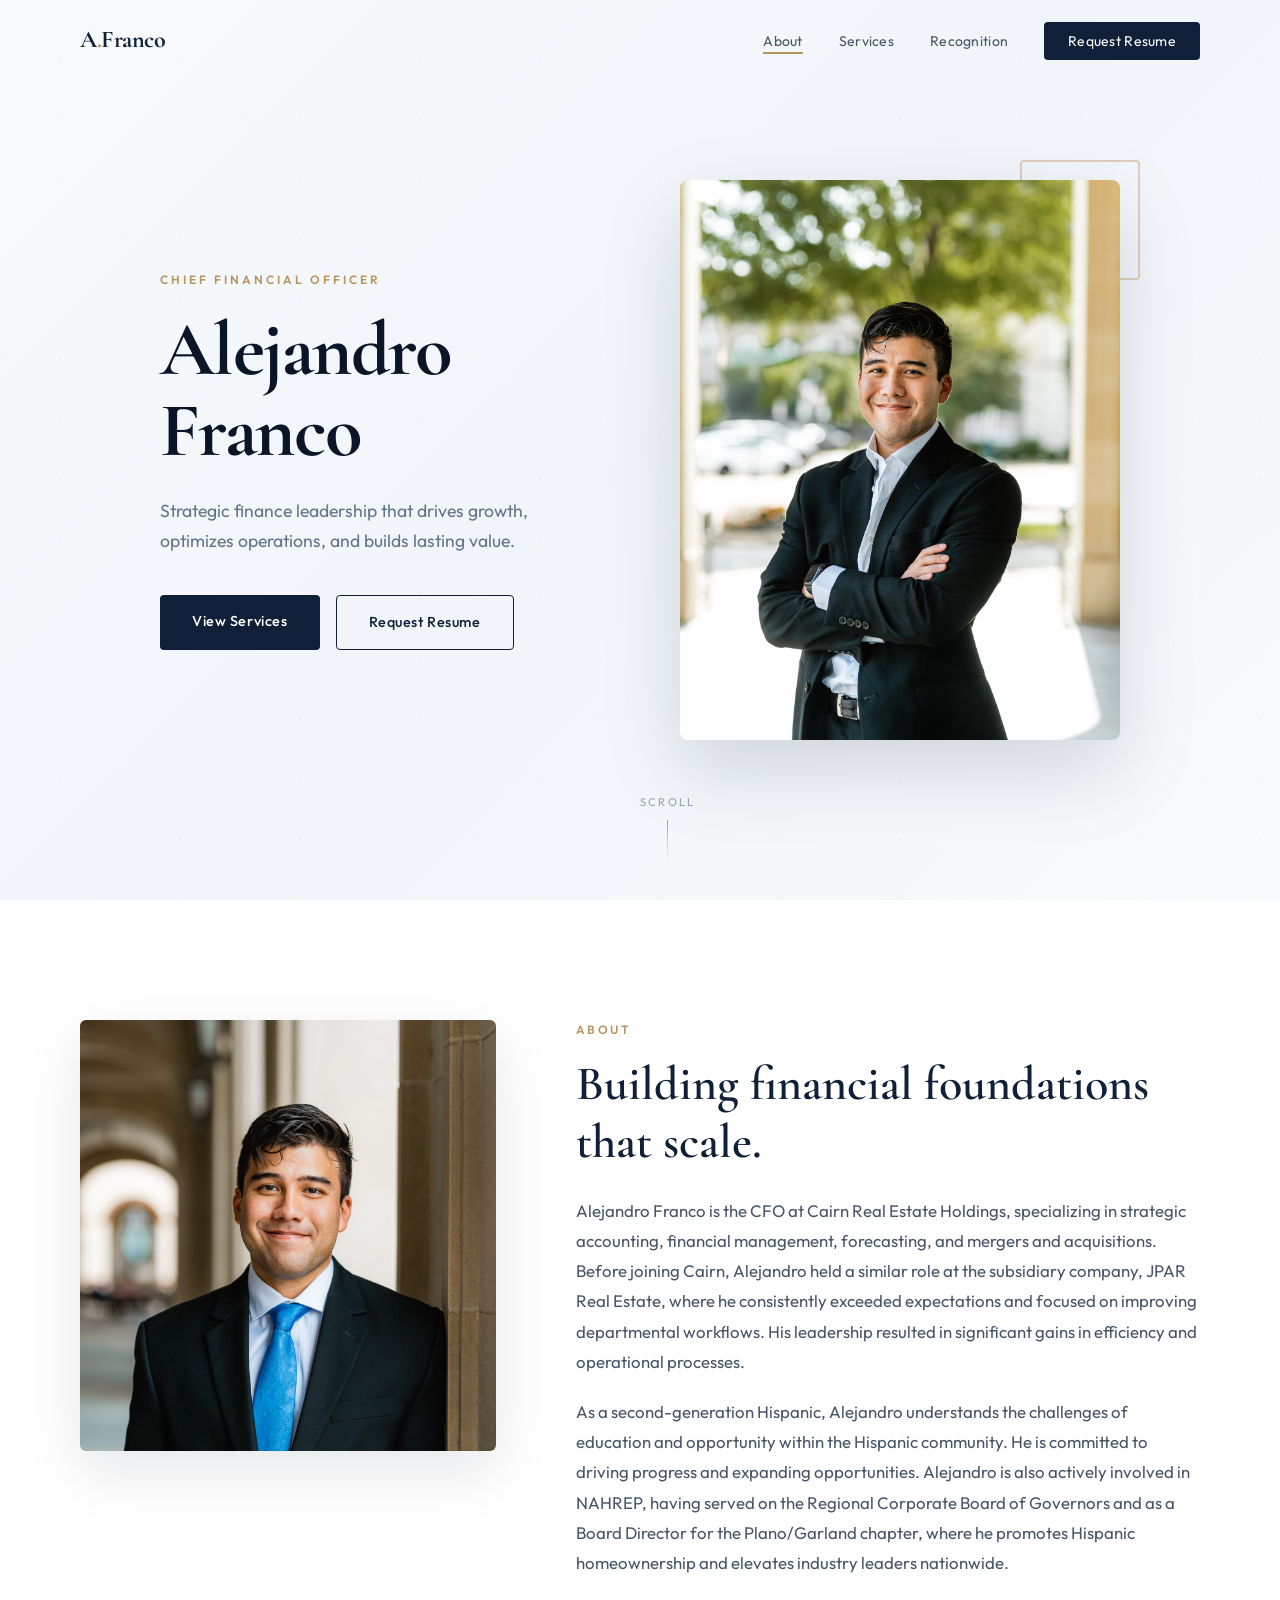
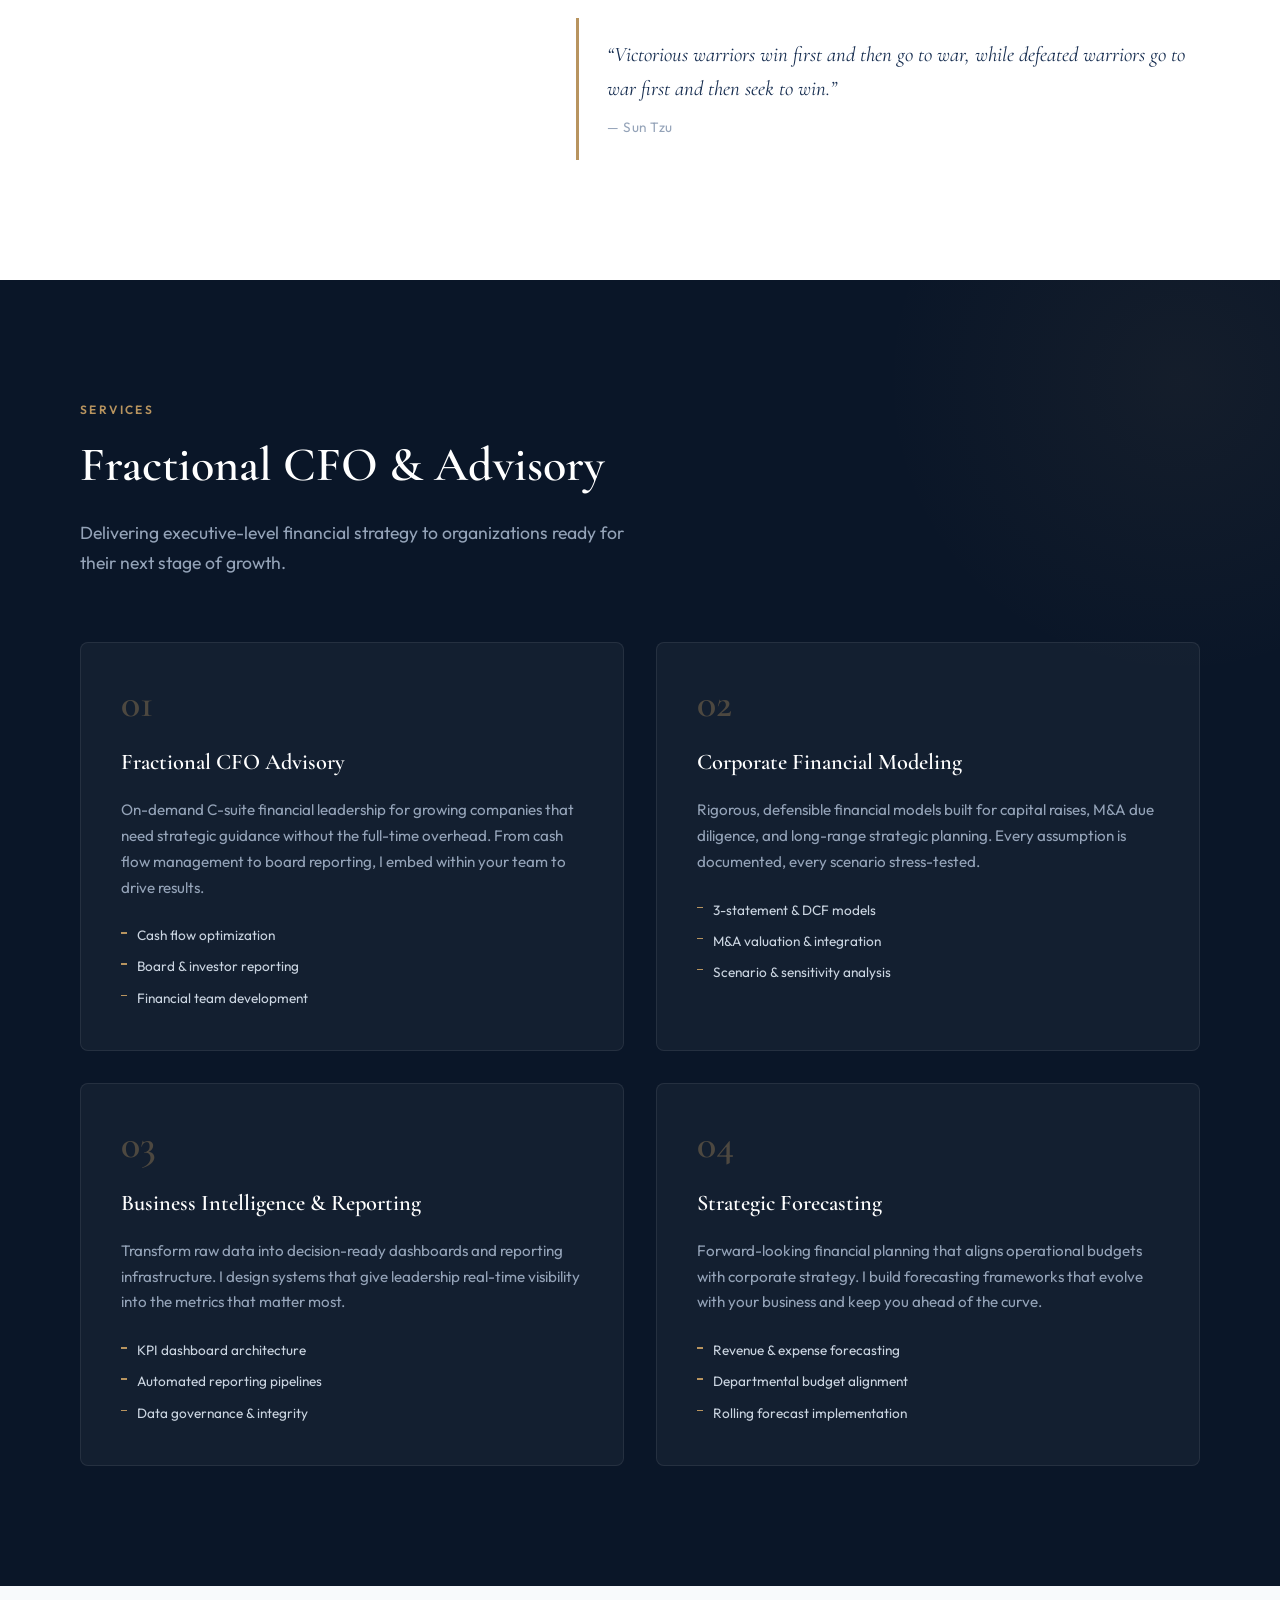
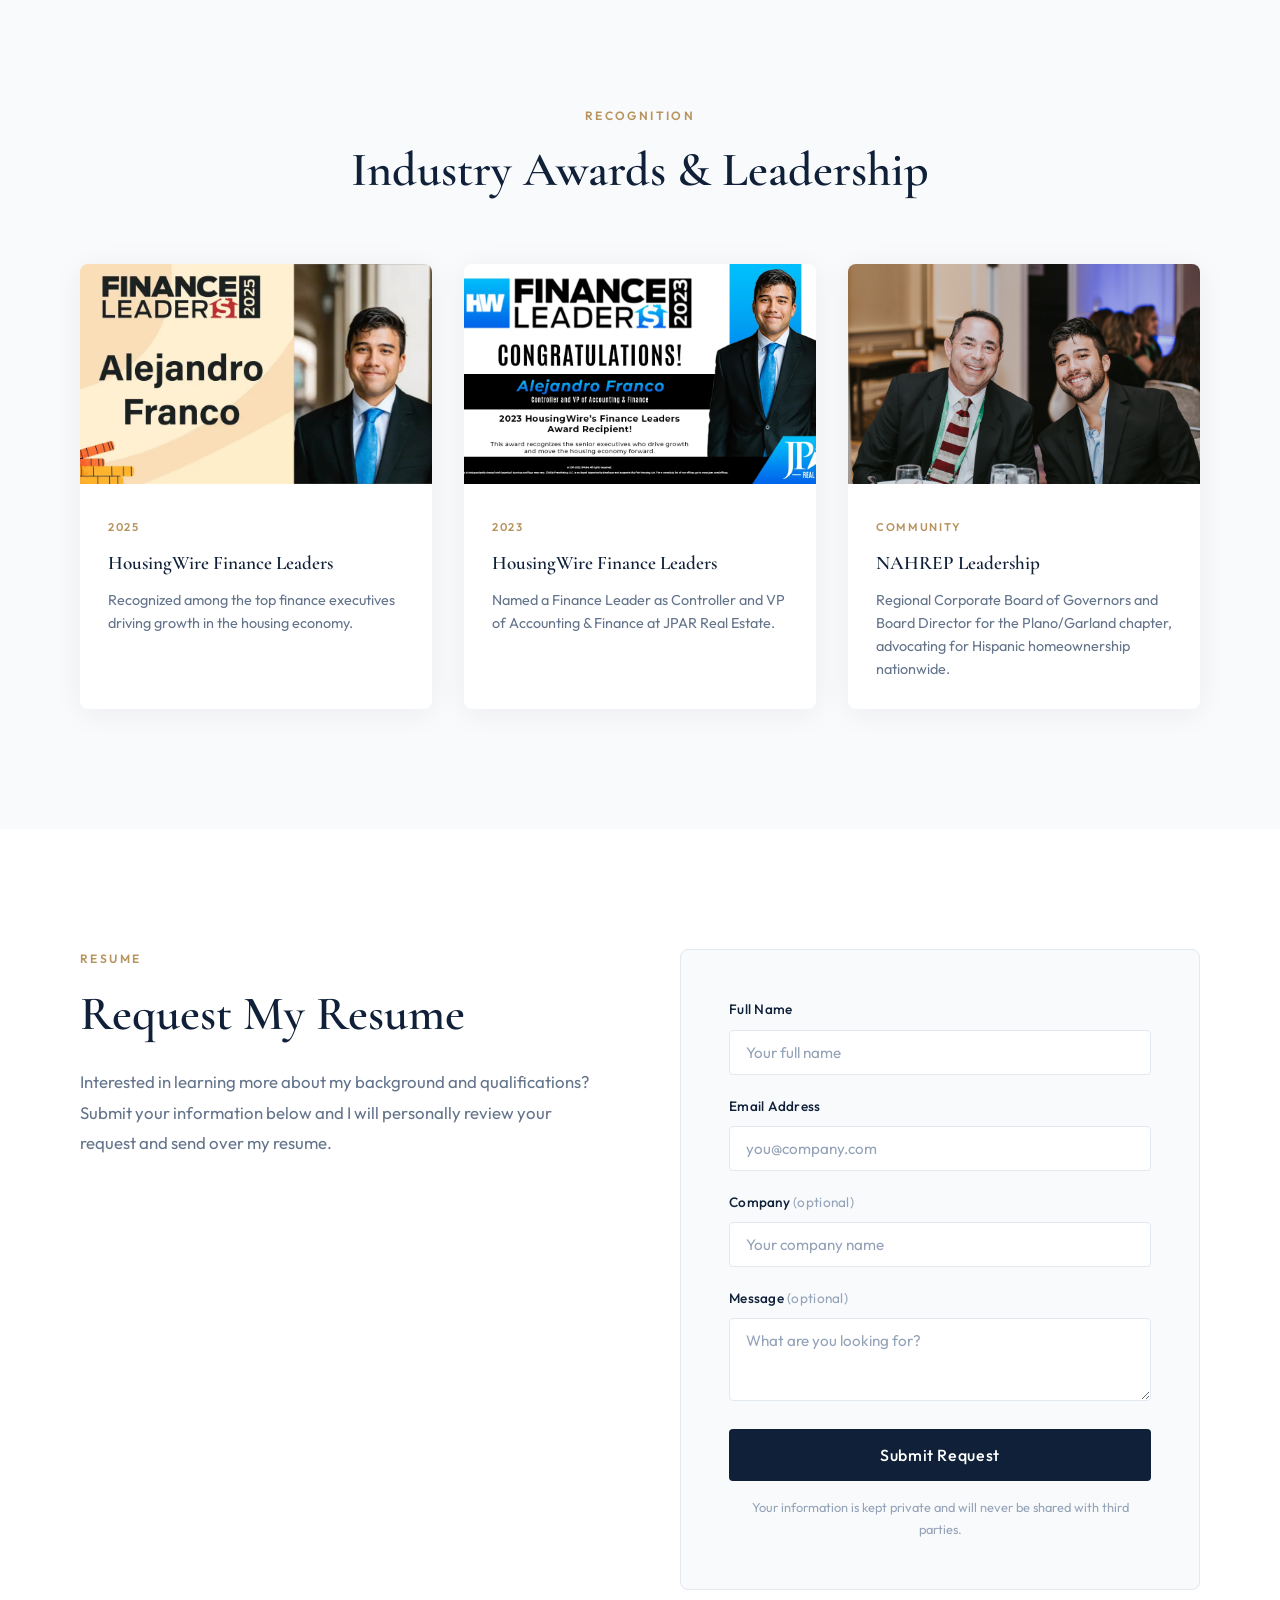
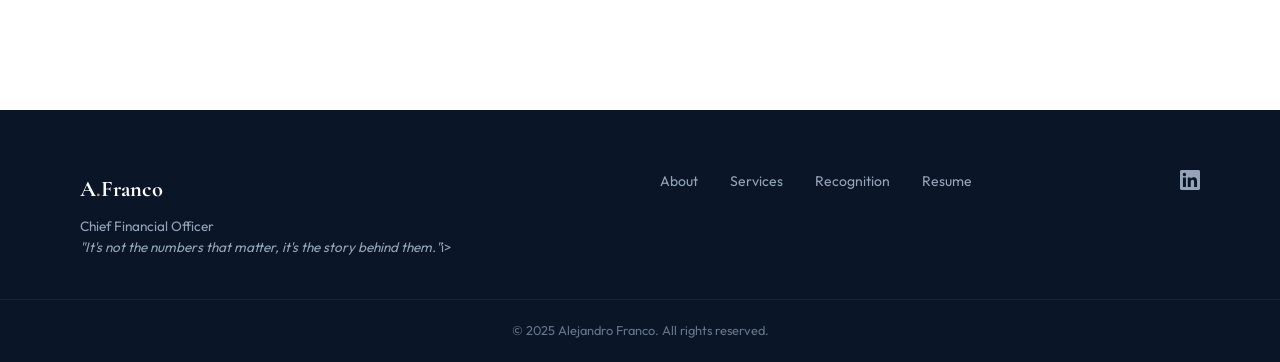
==== commit cdbf8bb6: "Update index.html" ====
--- a/index.html
+++ b/index.html
@@ -219,7 +219,7 @@
     <div class="footer__inner">
       <div class="footer__brand">
         <a href="#" class="footer__logo">A<span class="nav__logo-dot">.</span>Franco</a>
-        <p>Chief Financial Officer<br>It's not the numbers that matter, it's the story behind them.</p>
+        <p>Chief Financial Officer<br><i>"It's not the numbers that matter, it's the story behind them."</i>i></p>
       </div>
       <div class="footer__links">
         <a href="#about">About</a>
--- a/style.css
+++ b/style.css
@@ -273,7 +273,7 @@
   display: flex;
   align-items: center;
   background: linear-gradient(135deg, var(--off-white) 0%, var(--slate-100) 50%, var(--off-white) 100%);
-  overflow: hidden;
+  overflow: clip;
 }
 
 .hero__bg-pattern {
@@ -293,7 +293,7 @@
 .hero__inner {
   max-width: var(--container);
   margin: 0 auto;
-  padding: 140px 40px 80px;
+  padding: 140px 40px 120px;
   display: grid;
   grid-template-columns: 1fr 1fr;
   gap: 80px;
@@ -349,12 +349,15 @@
   border-radius: 8px;
   overflow: hidden;
   box-shadow: 0 30px 80px rgba(10, 22, 40, 0.15);
+  max-height: 560px;
 }
 
 .hero__image-frame img {
   width: 100%;
-  height: auto;
+  height: 100%;
+  max-height: 560px;
   object-fit: cover;
+  object-position: center top;
 }
 
 .hero__image-accent {
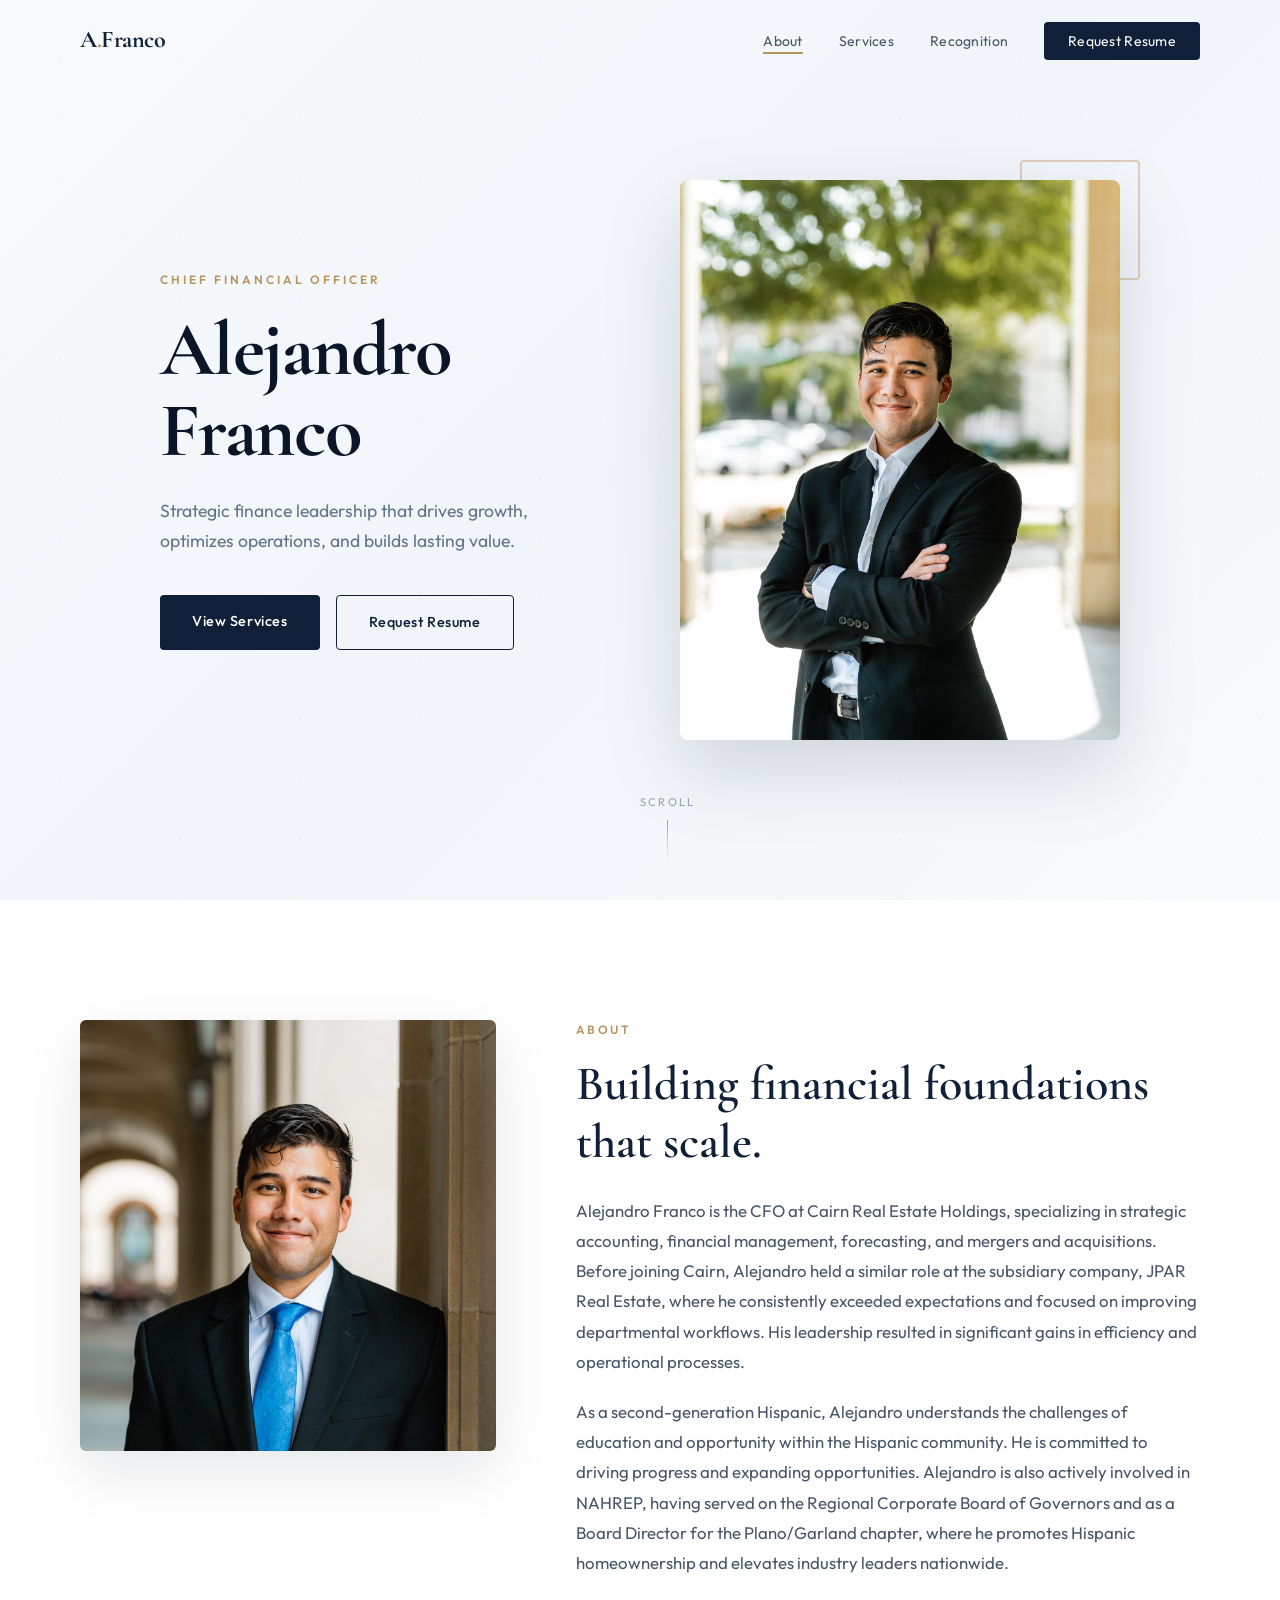
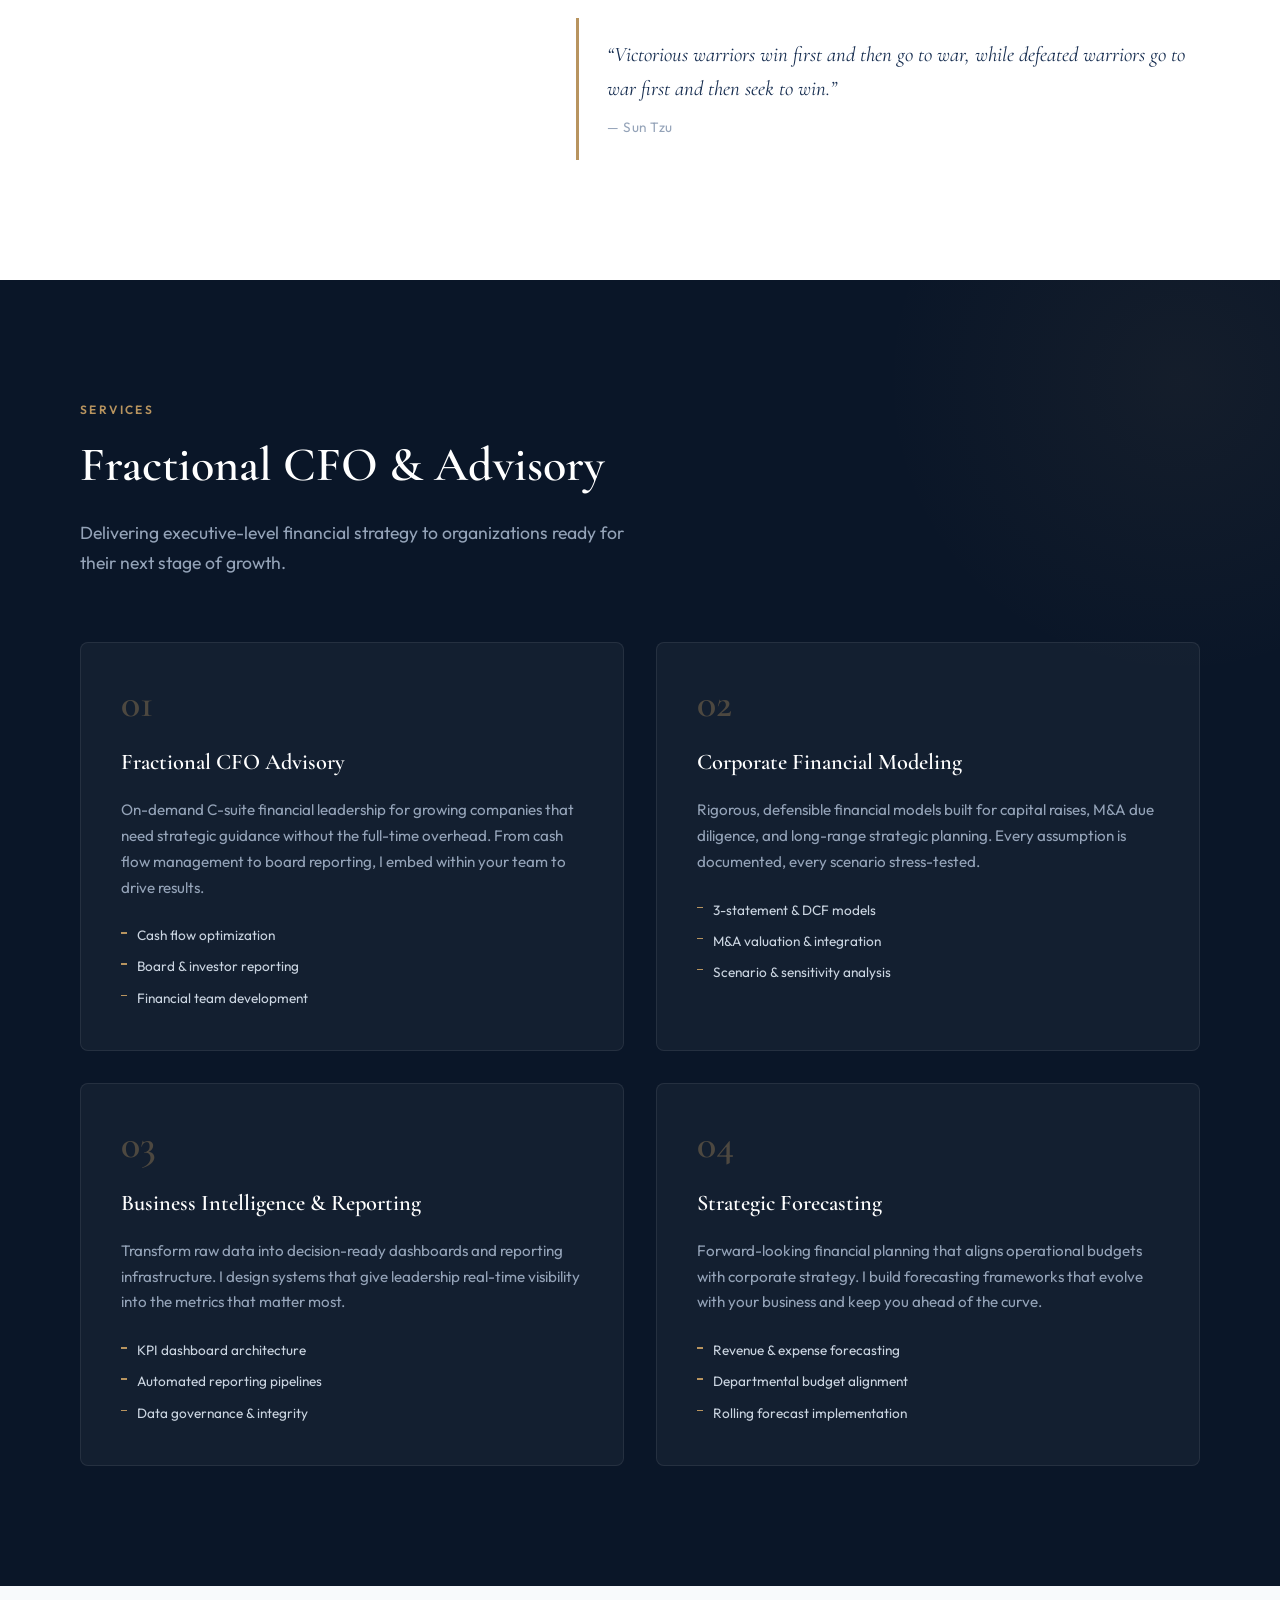
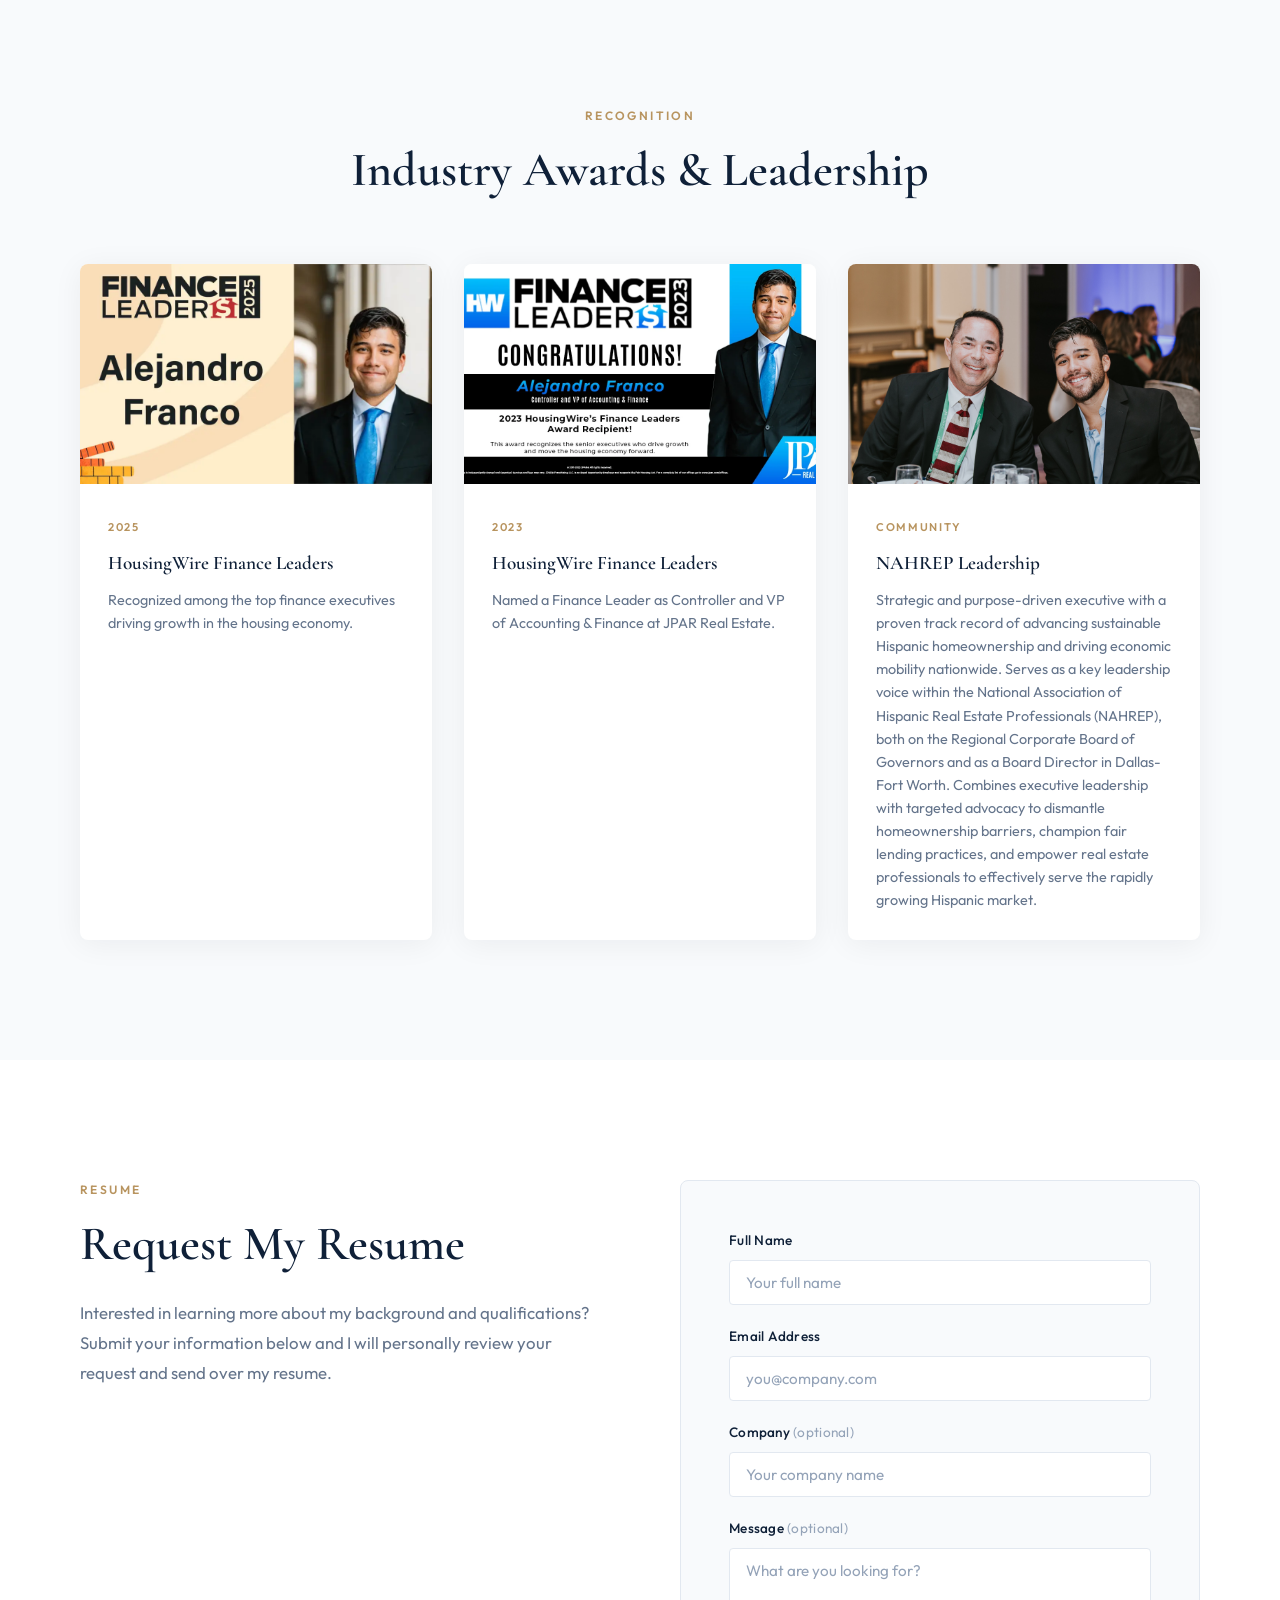
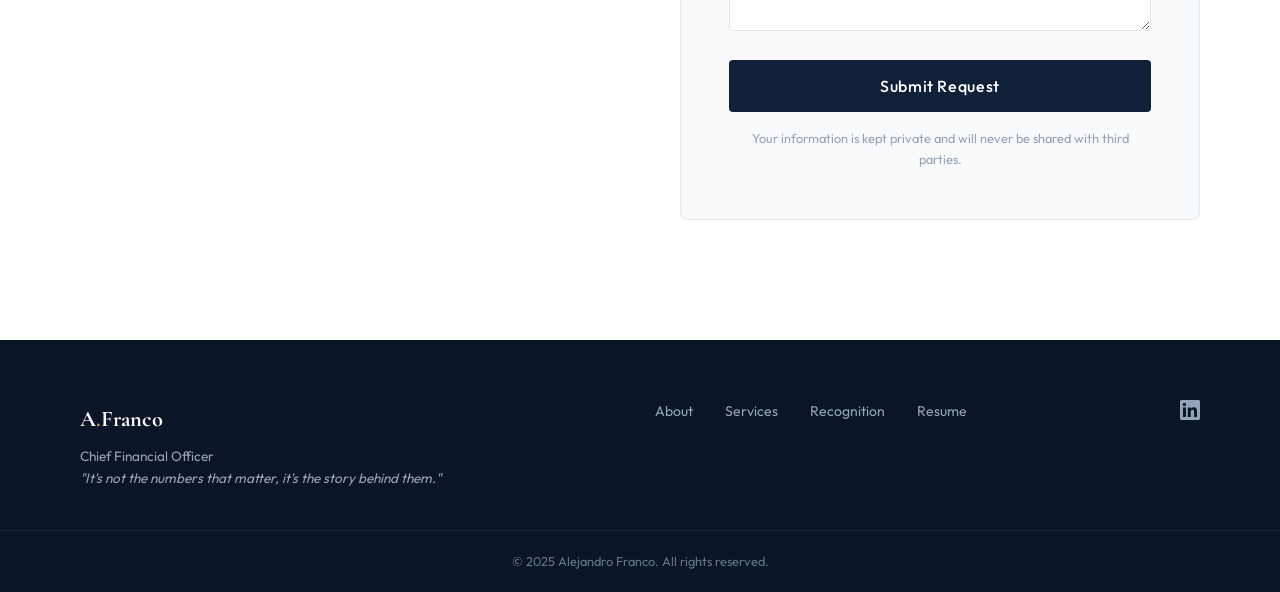
==== commit 90be6d23: "Revise NAHREP Leadership description and fix footer HTML Updated the description for NAHREP Leadersh" ====
--- a/index.html
+++ b/index.html
@@ -170,7 +170,7 @@
           <div class="recognition__card-content">
             <span class="recognition__year">Community</span>
             <h3>NAHREP Leadership</h3>
-            <p>Regional Corporate Board of Governors and Board Director for the Plano/Garland chapter, advocating for Hispanic homeownership nationwide.</p>
+            <p>Strategic and purpose-driven executive with a proven track record of advancing sustainable Hispanic homeownership and driving economic mobility nationwide. Serves as a key leadership voice within the National Association of Hispanic Real Estate Professionals (NAHREP), both on the Regional Corporate Board of Governors and as a Board Director in Dallas-Fort Worth. Combines executive leadership with targeted advocacy to dismantle homeownership barriers, champion fair lending practices, and empower real estate professionals to effectively serve the rapidly growing Hispanic market.</p>
           </div>
         </div>
       </div>
@@ -219,7 +219,7 @@
     <div class="footer__inner">
       <div class="footer__brand">
         <a href="#" class="footer__logo">A<span class="nav__logo-dot">.</span>Franco</a>
-        <p>Chief Financial Officer<br><i>"It's not the numbers that matter, it's the story behind them."</i>i></p>
+        <p>Chief Financial Officer<br><i>"It's not the numbers that matter, it's the story behind them."</i></p>
       </div>
       <div class="footer__links">
         <a href="#about">About</a>
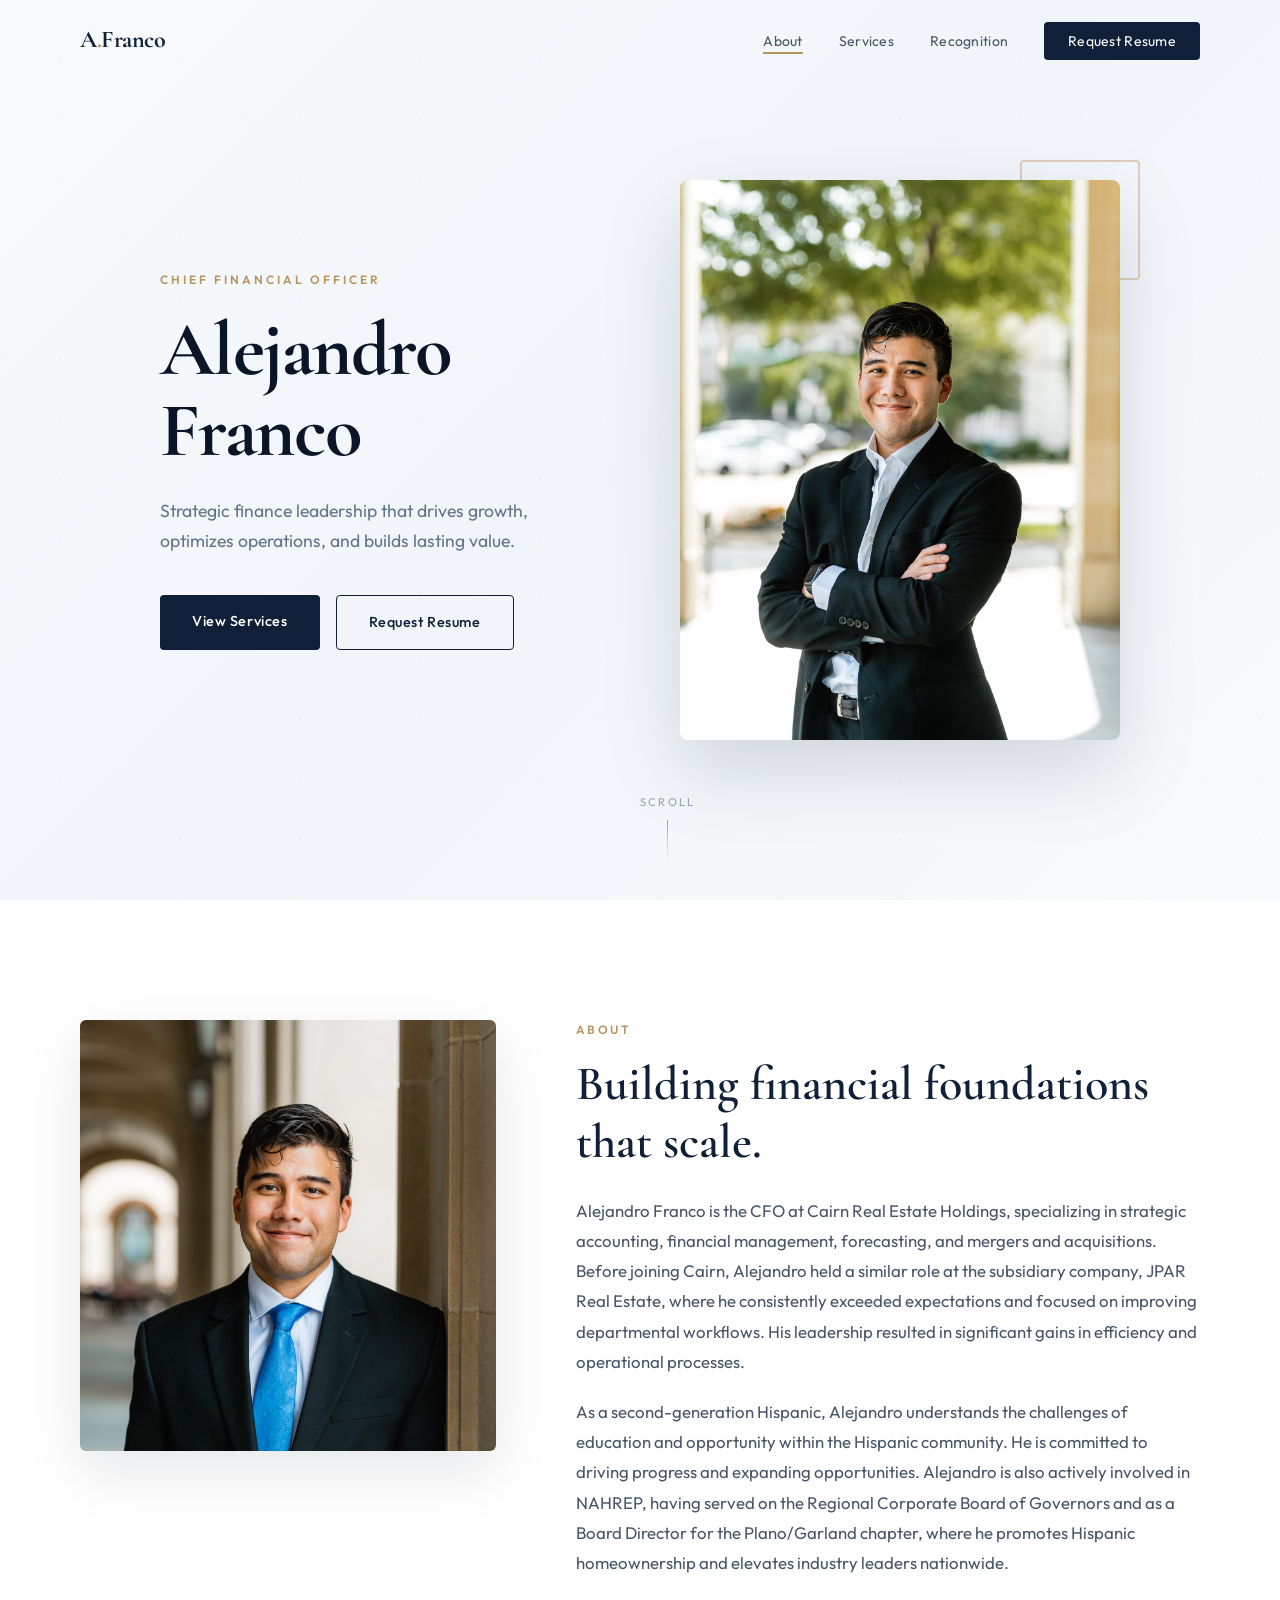
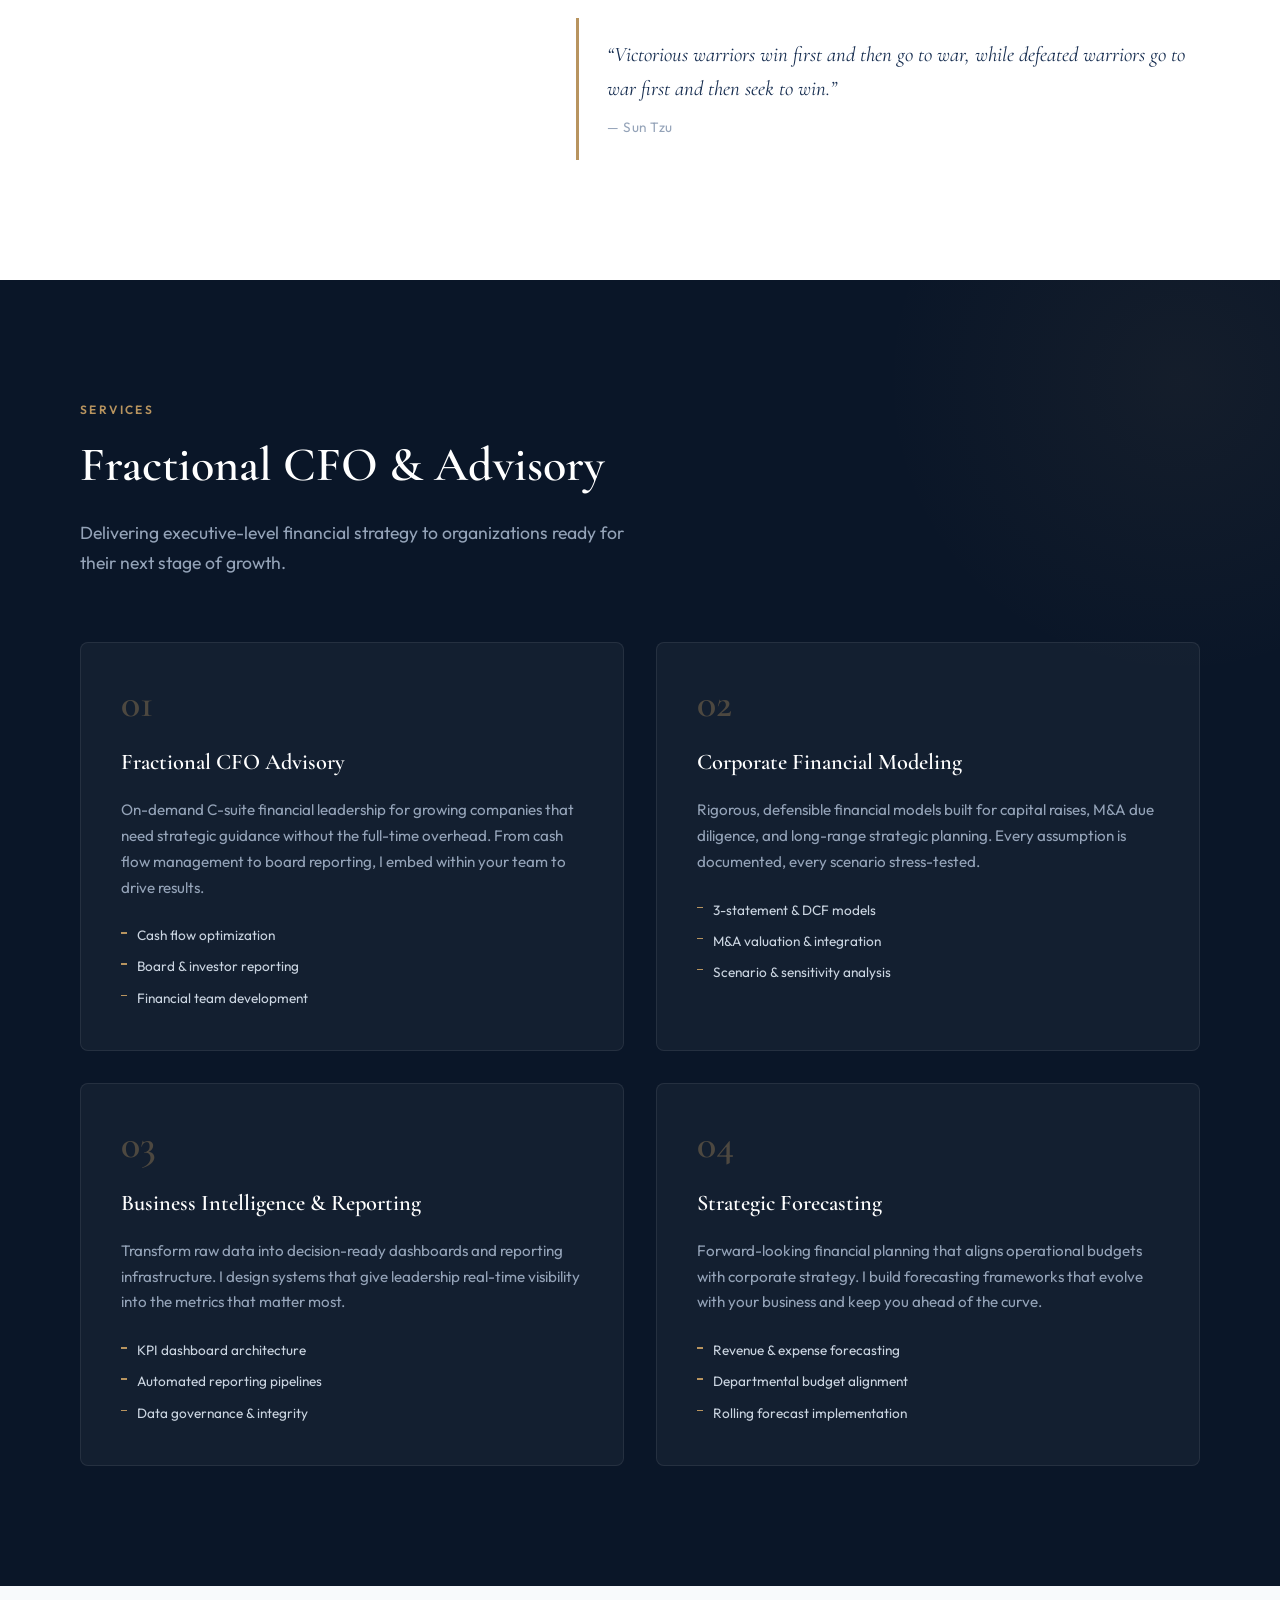
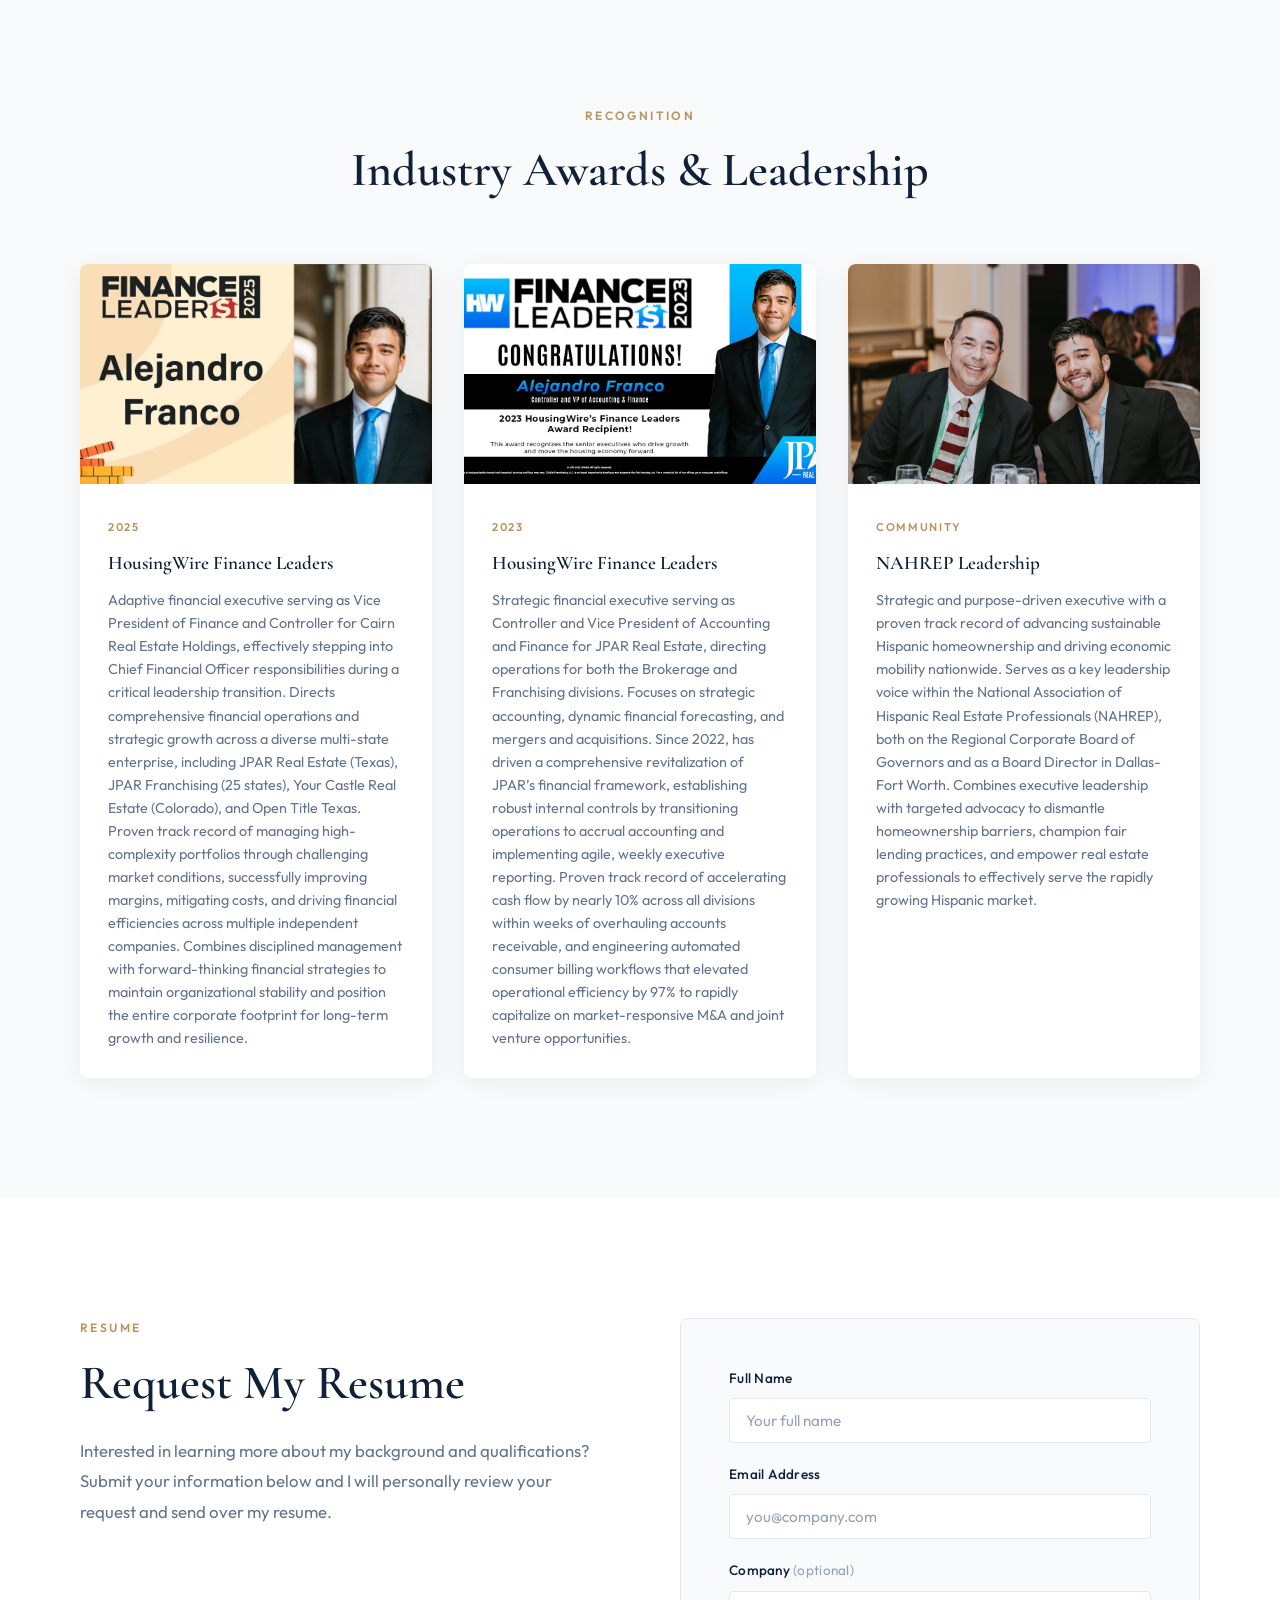
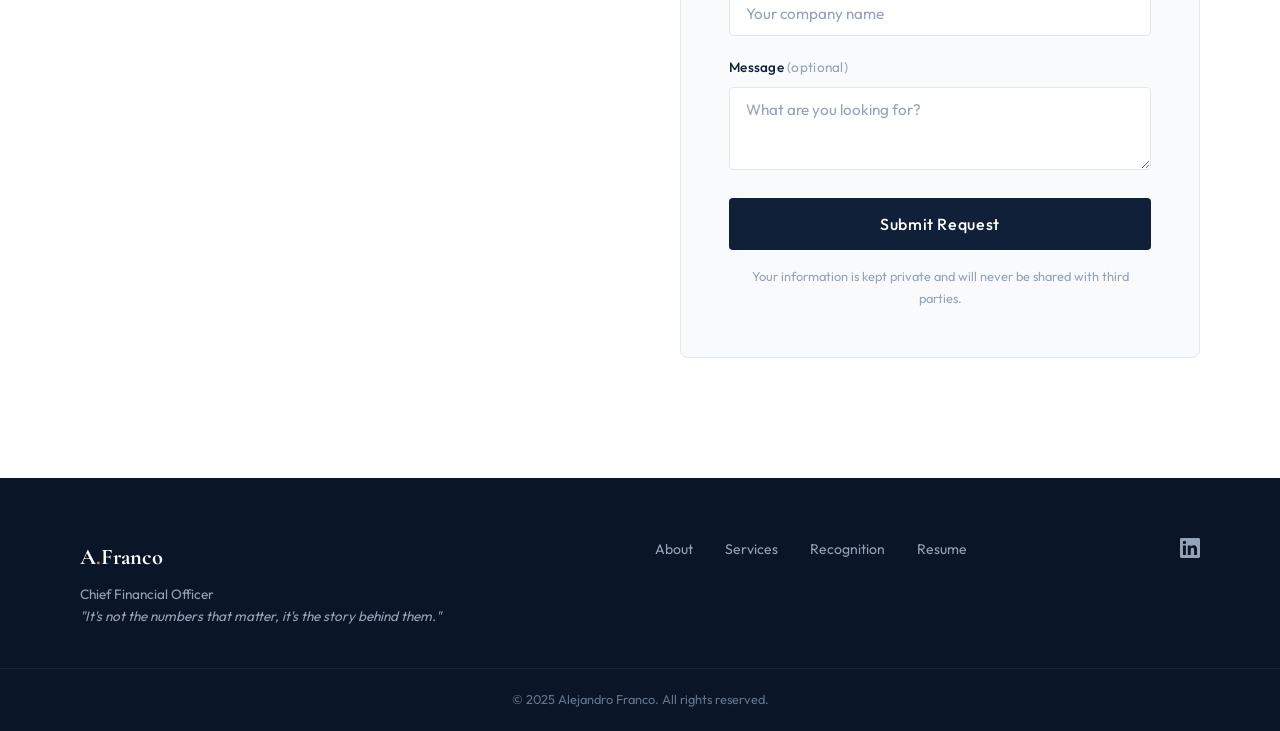
==== commit 398404a3: "Revise recognition card descriptions for clarity Updated descriptions for recognition cards to refle" ====
--- a/index.html
+++ b/index.html
@@ -150,7 +150,7 @@
           <div class="recognition__card-content">
             <span class="recognition__year">2025</span>
             <h3>HousingWire Finance Leaders</h3>
-            <p>Recognized among the top finance executives driving growth in the housing economy.</p>
+            <p>Adaptive financial executive serving as Vice President of Finance and Controller for Cairn Real Estate Holdings, effectively stepping into Chief Financial Officer responsibilities during a critical leadership transition. Directs comprehensive financial operations and strategic growth across a diverse multi-state enterprise, including JPAR Real Estate (Texas), JPAR Franchising (25 states), Your Castle Real Estate (Colorado), and Open Title Texas. Proven track record of managing high-complexity portfolios through challenging market conditions, successfully improving margins, mitigating costs, and driving financial efficiencies across multiple independent companies. Combines disciplined management with forward-thinking financial strategies to maintain organizational stability and position the entire corporate footprint for long-term growth and resilience.</p>
           </div>
         </div>
         <div class="recognition__card">
@@ -160,7 +160,7 @@
           <div class="recognition__card-content">
             <span class="recognition__year">2023</span>
             <h3>HousingWire Finance Leaders</h3>
-            <p>Named a Finance Leader as Controller and VP of Accounting &amp; Finance at JPAR Real Estate.</p>
+            <p>Strategic financial executive serving as Controller and Vice President of Accounting and Finance for JPAR Real Estate, directing operations for both the Brokerage and Franchising divisions. Focuses on strategic accounting, dynamic financial forecasting, and mergers and acquisitions. Since 2022, has driven a comprehensive revitalization of JPAR’s financial framework, establishing robust internal controls by transitioning operations to accrual accounting and implementing agile, weekly executive reporting. Proven track record of accelerating cash flow by nearly 10% across all divisions within weeks of overhauling accounts receivable, and engineering automated consumer billing workflows that elevated operational efficiency by 97% to rapidly capitalize on market-responsive M&A and joint venture opportunities.</p>
           </div>
         </div>
         <div class="recognition__card recognition__card--community">
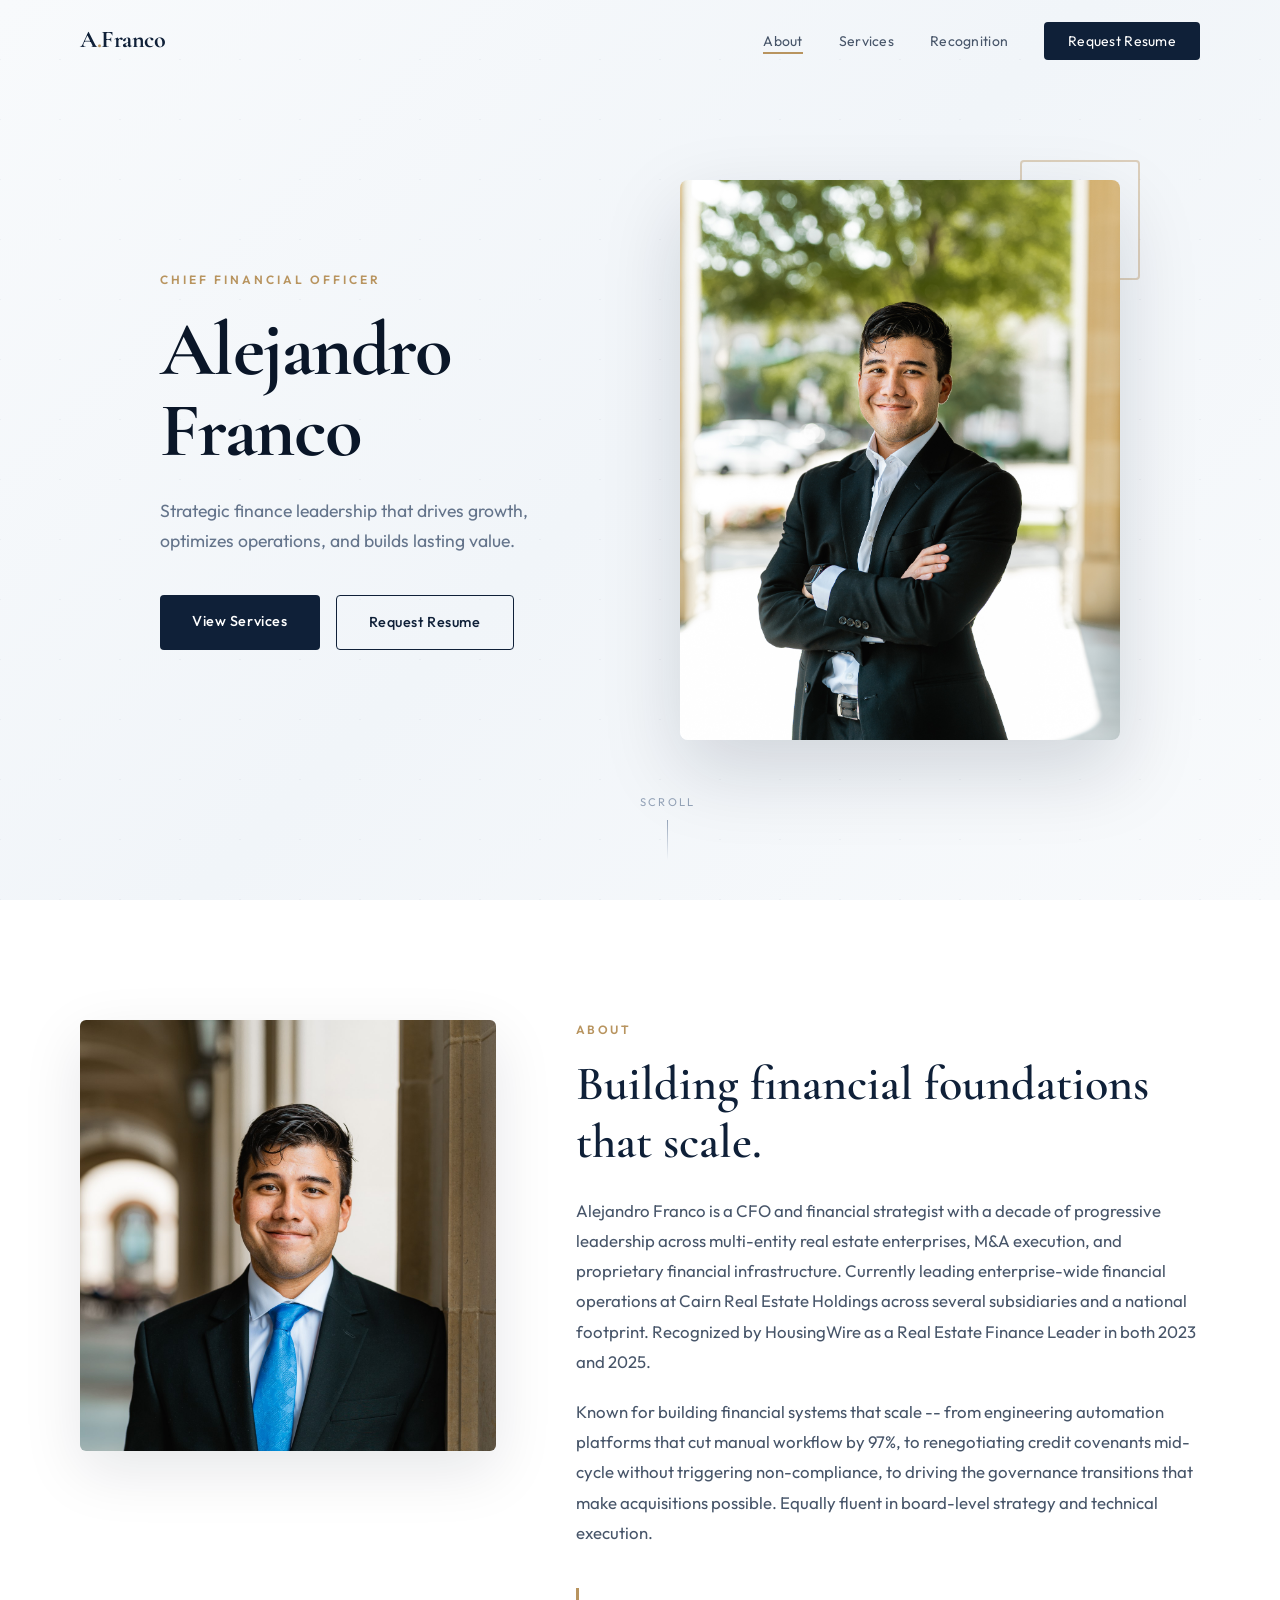
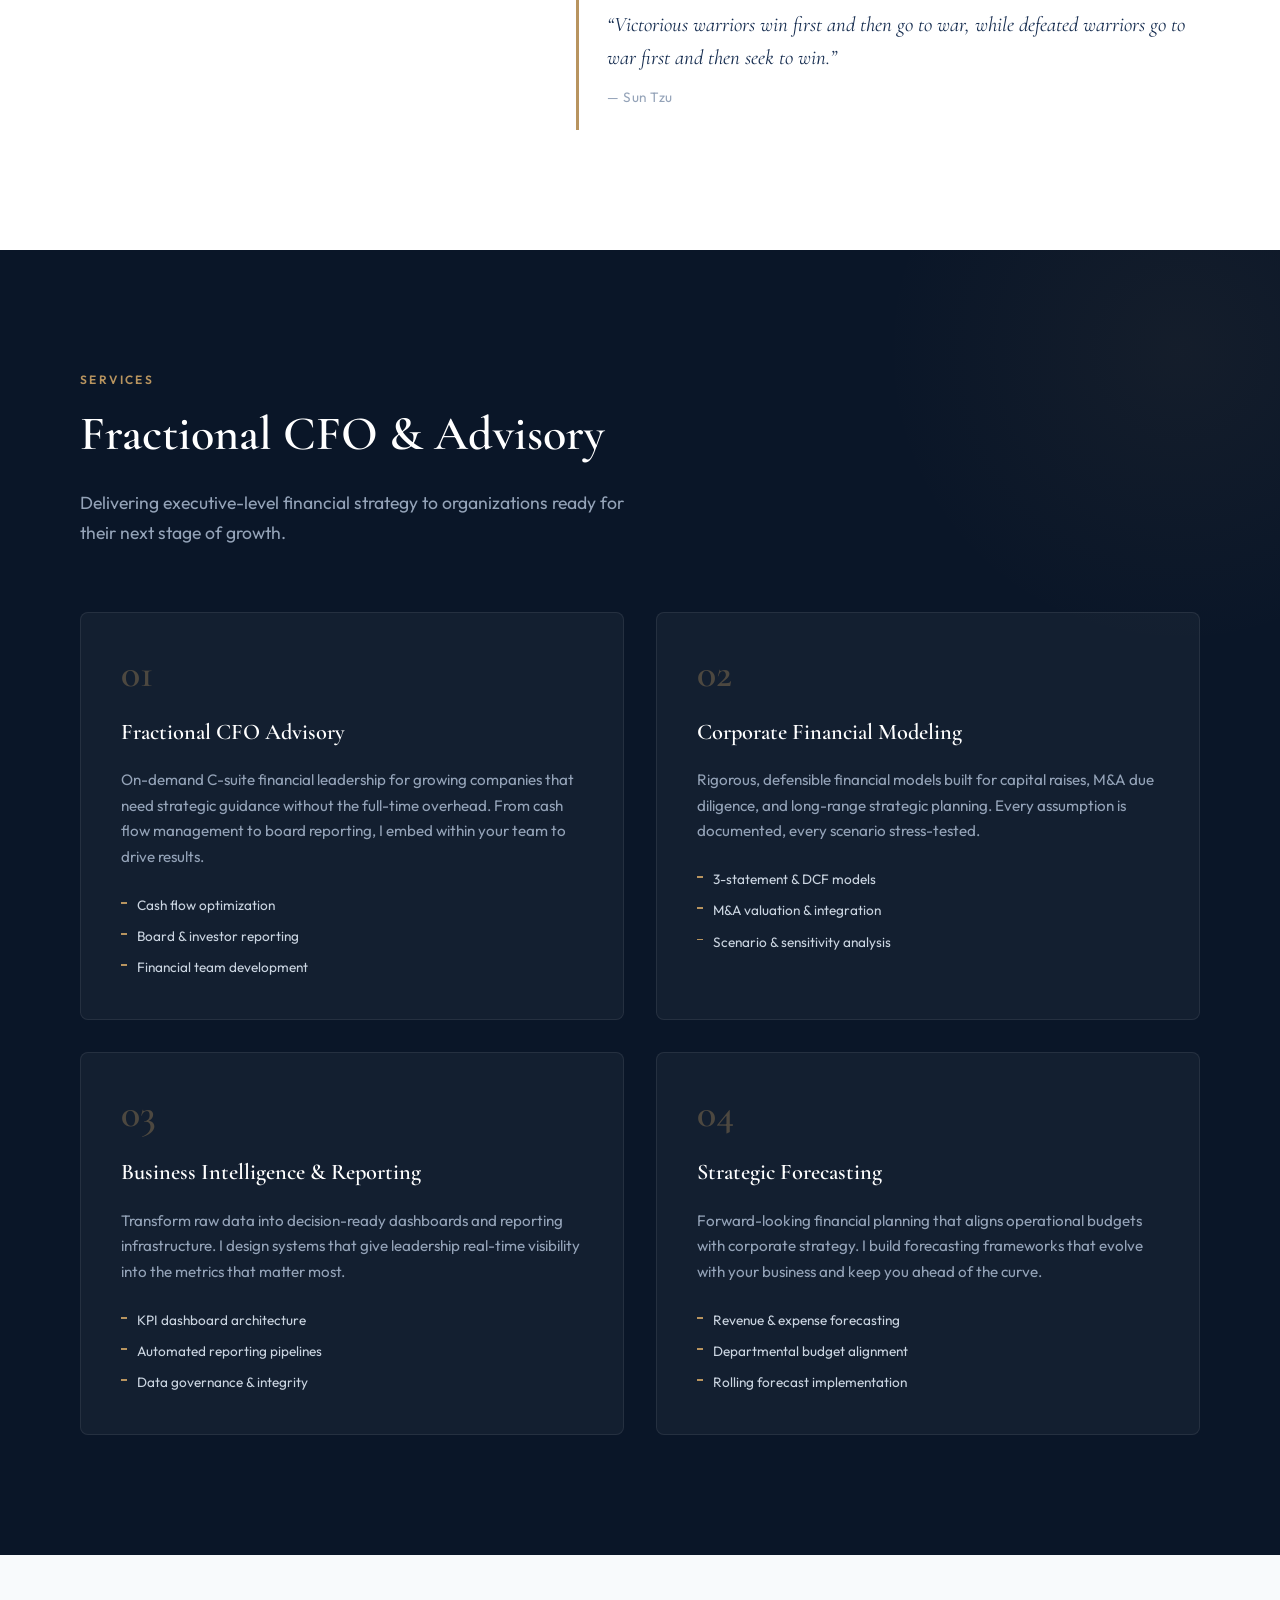
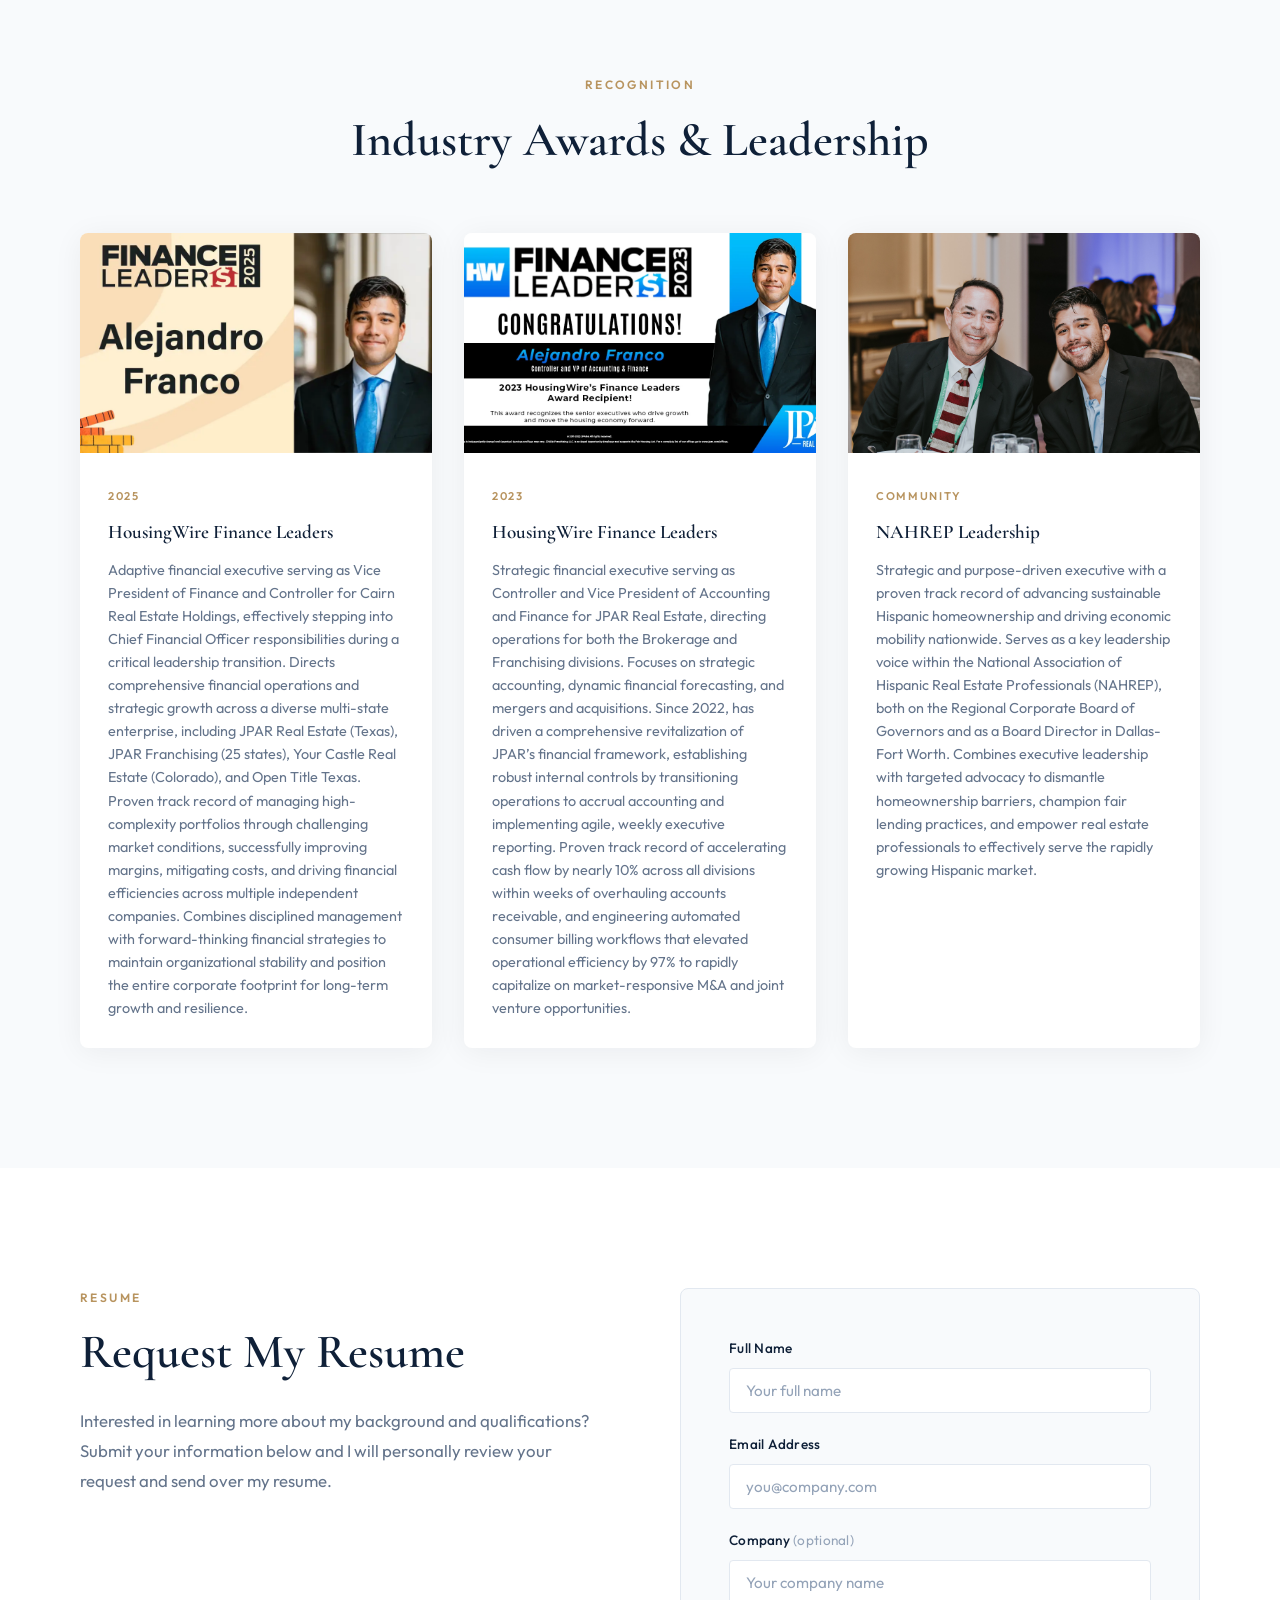
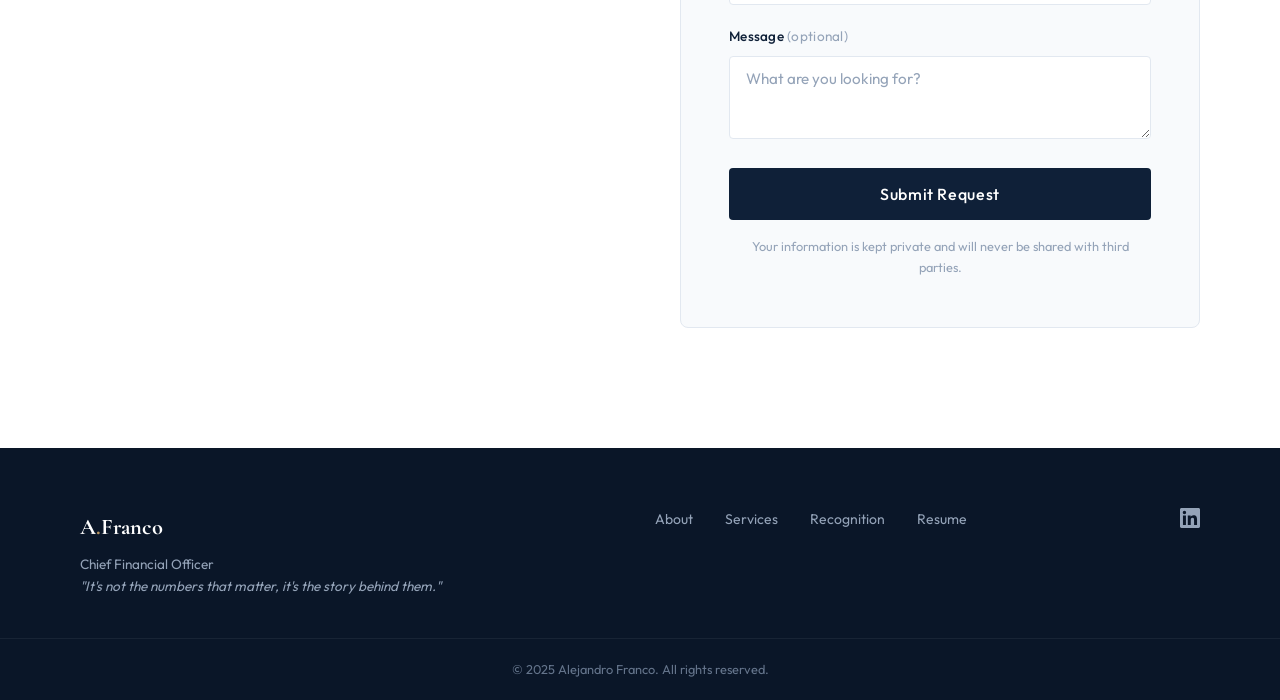
==== commit aeca403f: "Revise biography of Alejandro Franco Updated Alejandro Franco's biography to reflect current role an" ====
--- a/index.html
+++ b/index.html
@@ -66,8 +66,8 @@
         <p class="section-label">About</p>
         <h2 class="section-title">Building financial foundations that scale.</h2>
         <div class="about__text">
-          <p>Alejandro Franco is the CFO at Cairn Real Estate Holdings, specializing in strategic accounting, financial management, forecasting, and mergers and acquisitions. Before joining Cairn, Alejandro held a similar role at the subsidiary company, JPAR Real Estate, where he consistently exceeded expectations and focused on improving departmental workflows. His leadership resulted in significant gains in efficiency and operational processes.</p>
-          <p>As a second-generation Hispanic, Alejandro understands the challenges of education and opportunity within the Hispanic community. He is committed to driving progress and expanding opportunities. Alejandro is also actively involved in NAHREP, having served on the Regional Corporate Board of Governors and as a Board Director for the Plano/Garland chapter, where he promotes Hispanic homeownership and elevates industry leaders nationwide.</p>
+          <p>Alejandro Franco is a CFO and financial strategist with a decade of progressive leadership across multi-entity real estate enterprises, M&A execution, and proprietary financial infrastructure. Currently leading enterprise-wide financial operations at Cairn Real Estate Holdings across several subsidiaries and a national footprint. Recognized by HousingWire as a Real Estate Finance Leader in both 2023 and 2025.</p>
+          <p>Known for building financial systems that scale -- from engineering automation platforms that cut manual workflow by 97%, to renegotiating credit covenants mid-cycle without triggering non-compliance, to driving the governance transitions that make acquisitions possible. Equally fluent in board-level strategy and technical execution.</p>
         </div>
         <blockquote class="about__quote">
           <p>&ldquo;Victorious warriors win first and then go to war, while defeated warriors go to war first and then seek to win.&rdquo;</p>
